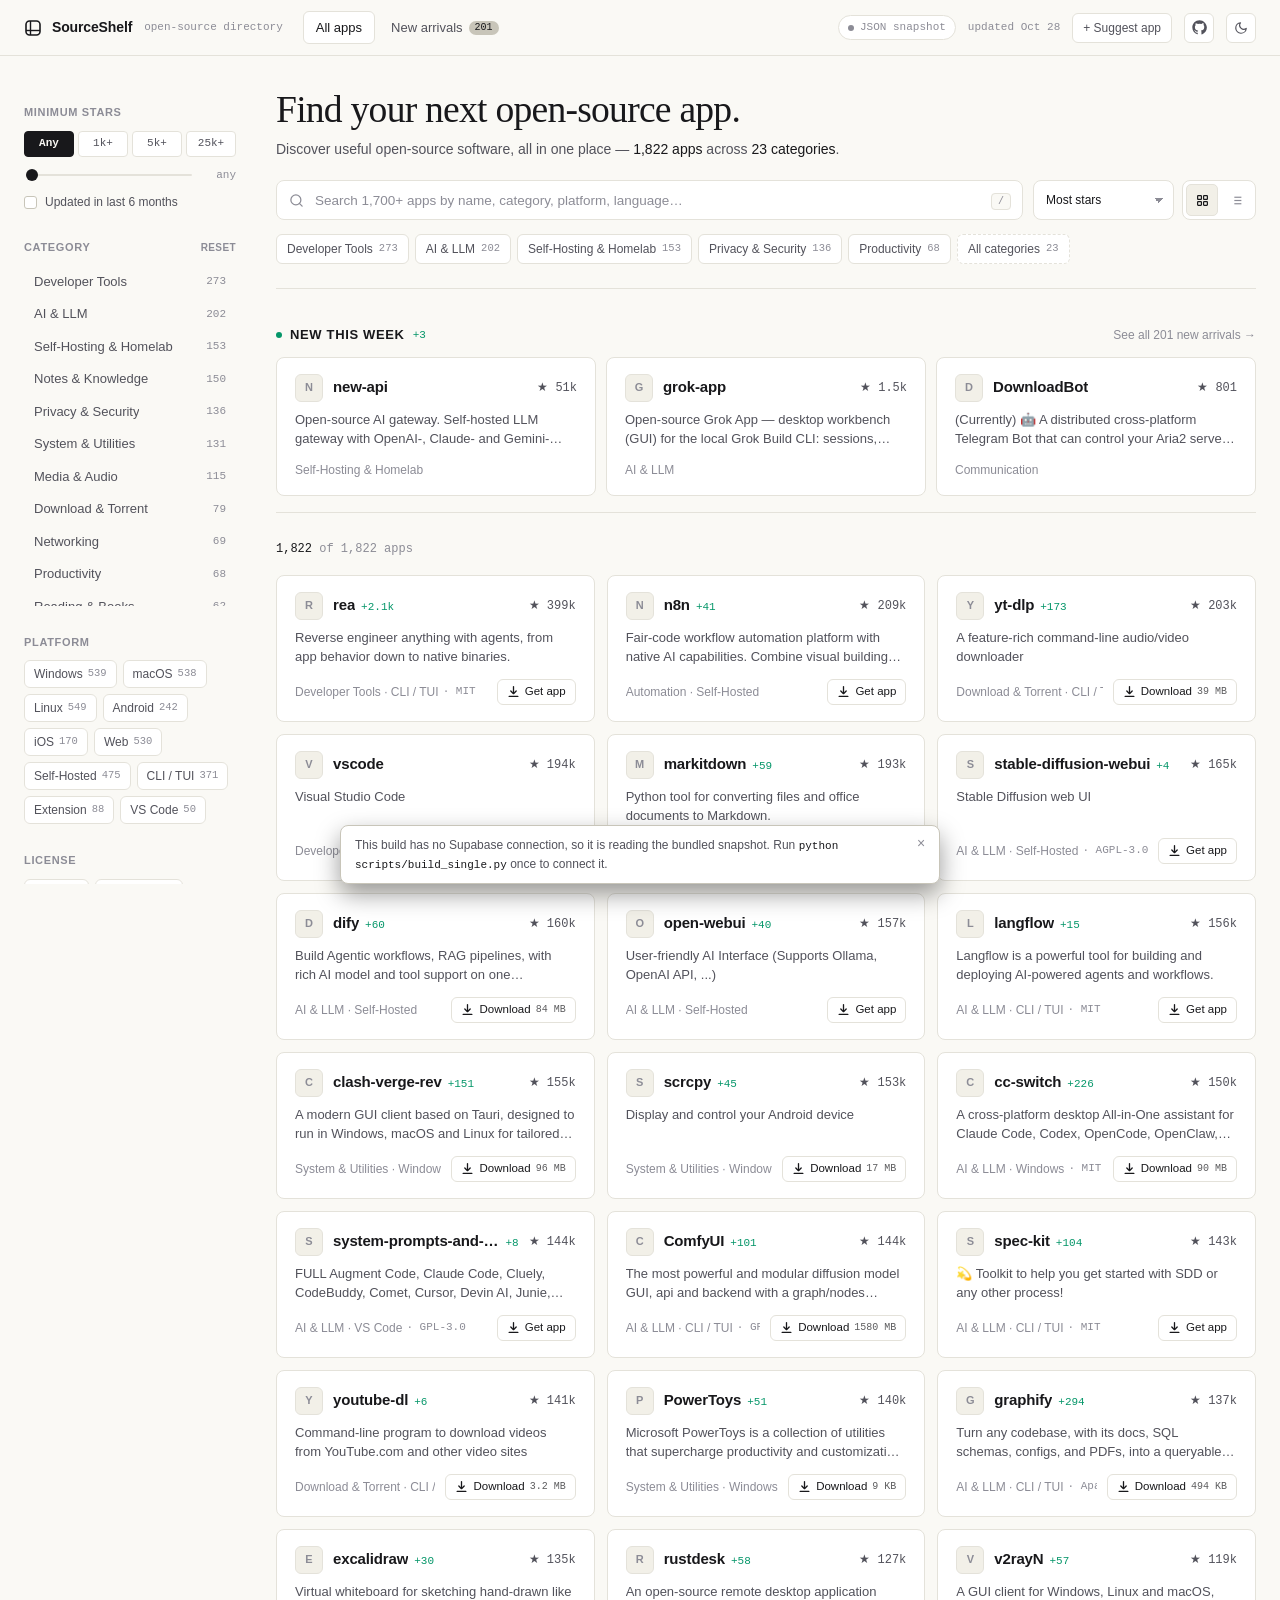
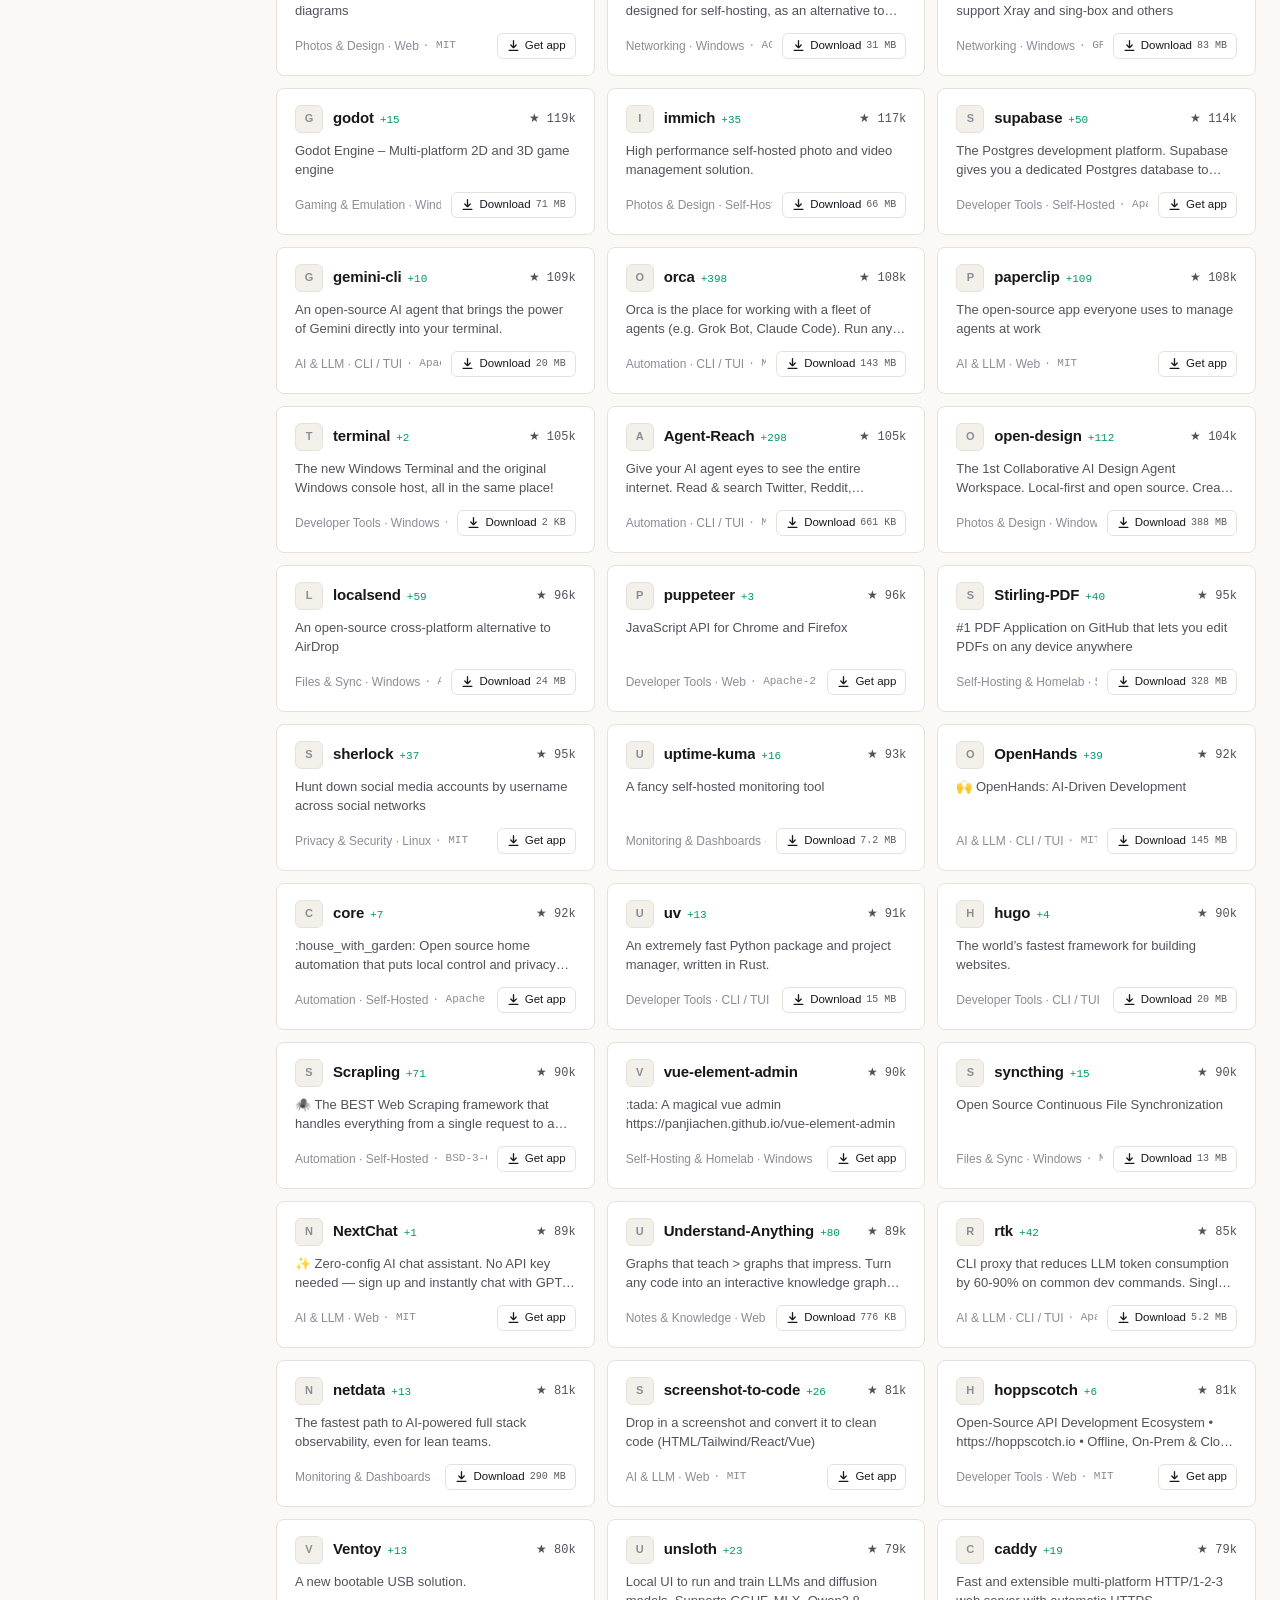
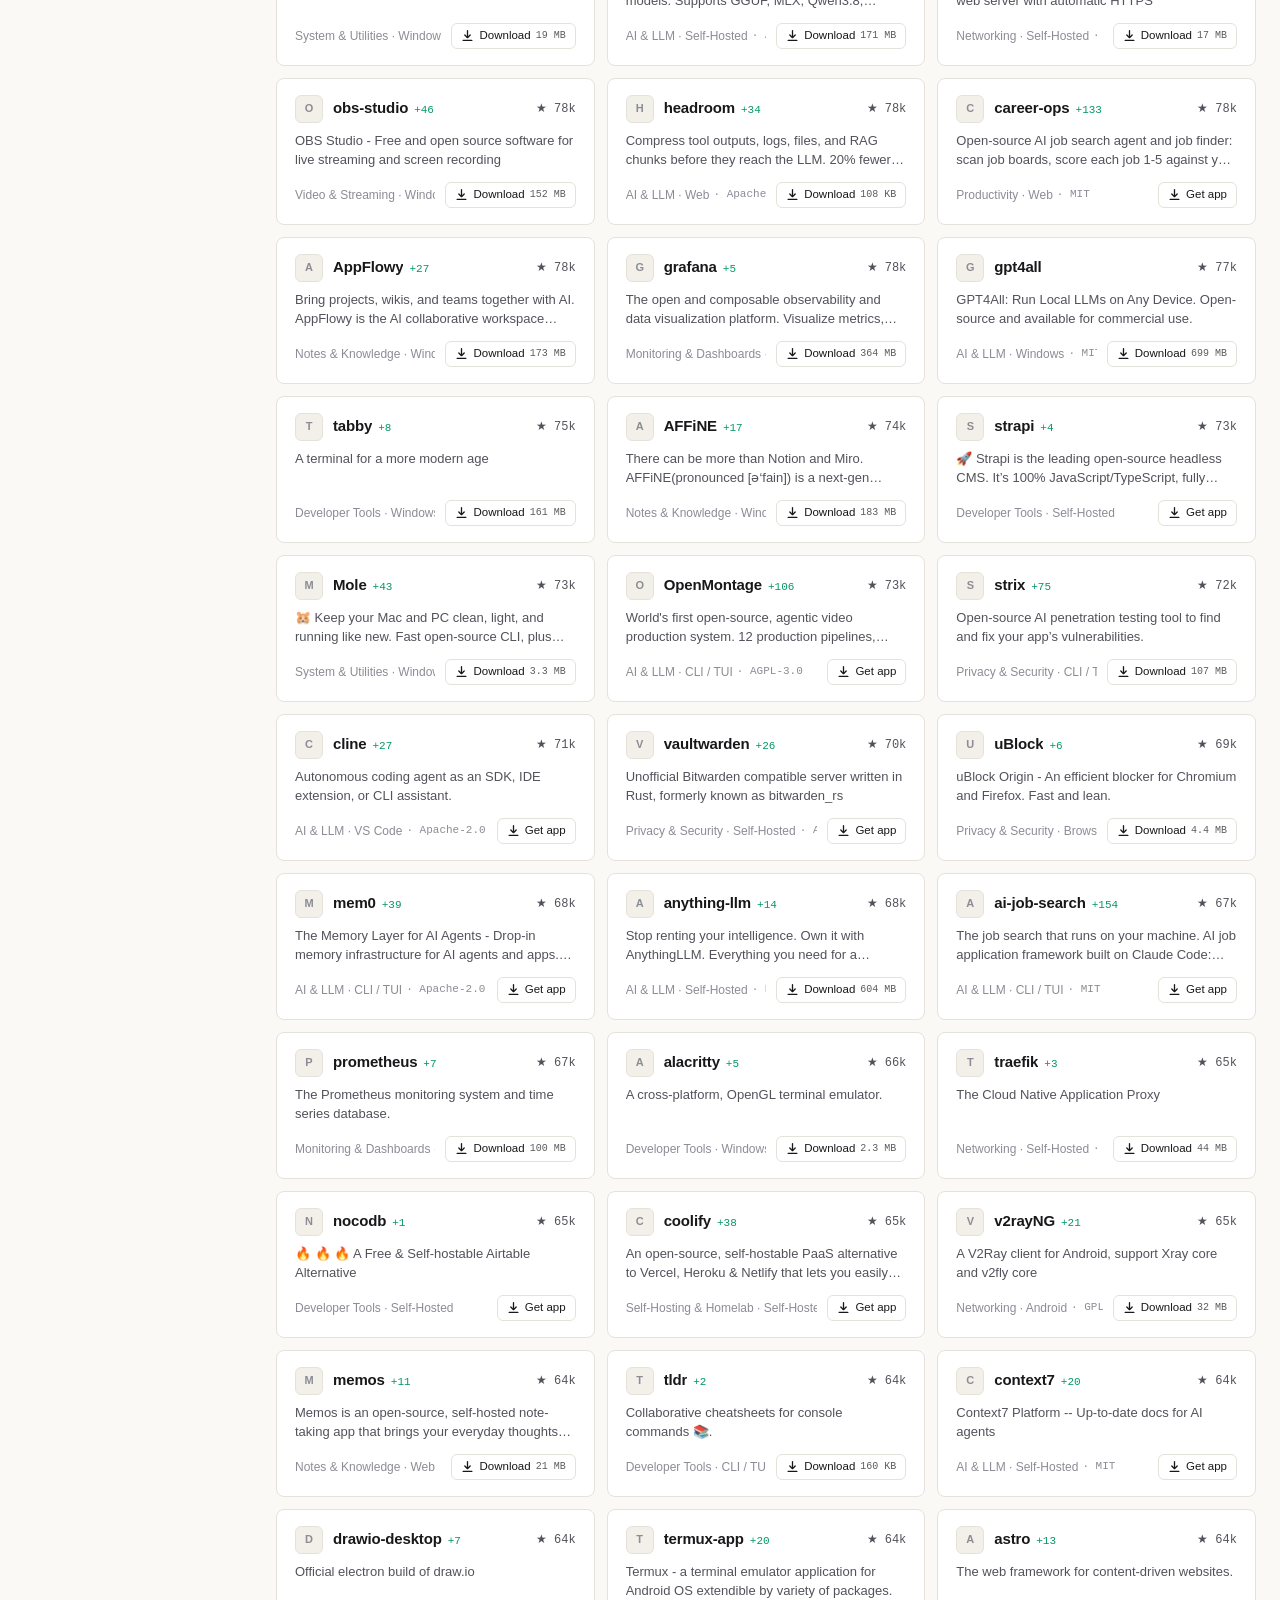
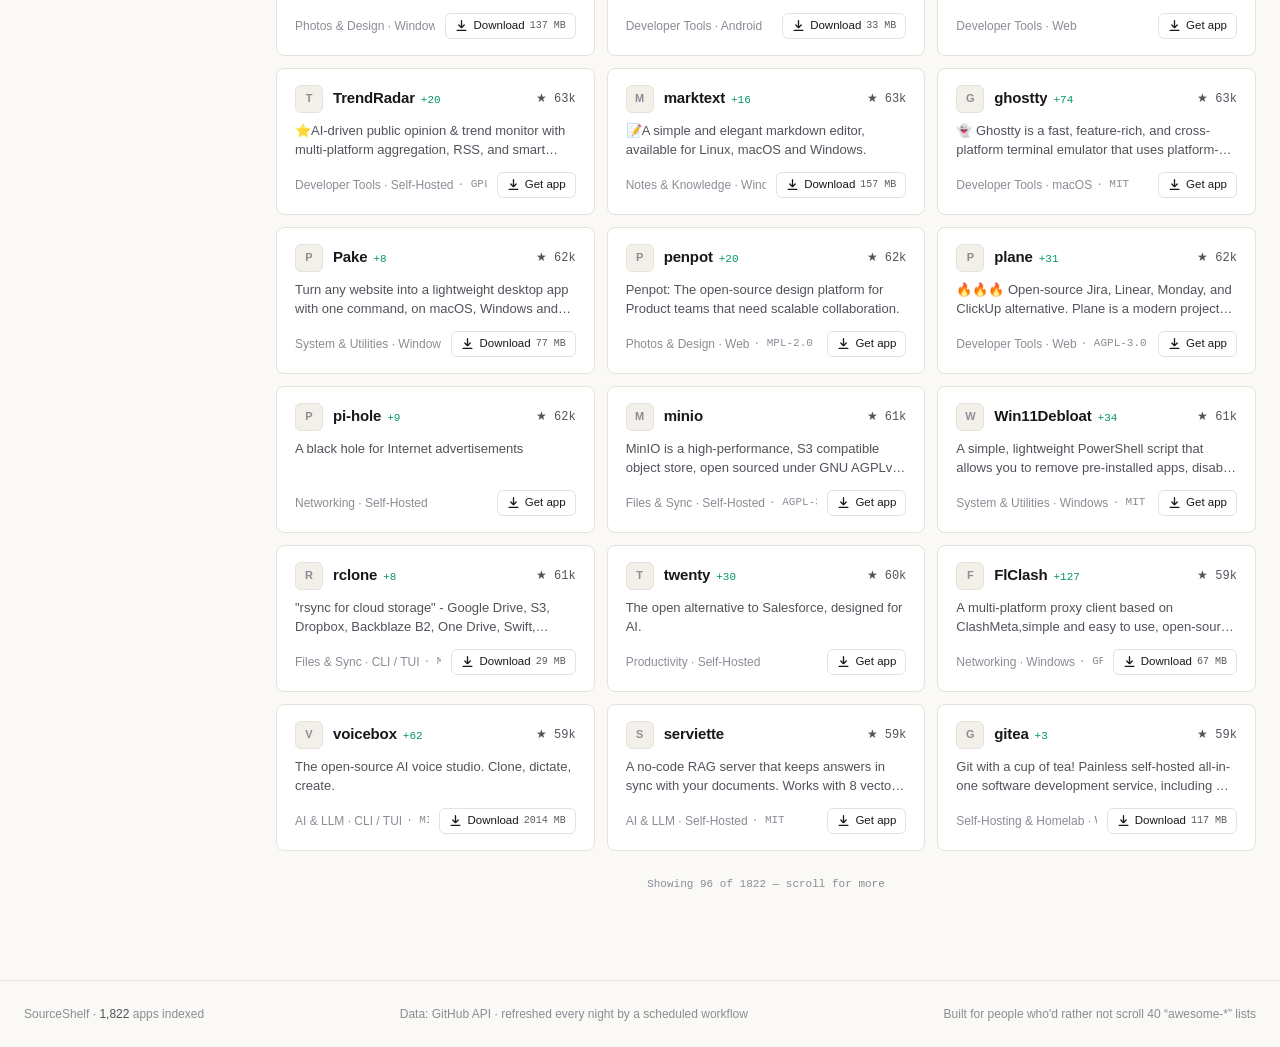
==== index.html @ 98ab8ecb "commit" ====
<!DOCTYPE html>
<html lang="en">
<head>
<meta charset="utf-8">
<meta name="viewport" content="width=device-width, initial-scale=1">
<title>SourceShelf — every open-source app on one shelf</title>
<meta name="description" content="SourceShelf — a fast, filterable shelf of popular open-source desktop, mobile, web and self-hosted apps. Crawled from GitHub every night, with direct download links.">
<meta http-equiv="Content-Security-Policy" content="default-src 'self'; script-src 'self' 'unsafe-inline'; style-src 'self' 'unsafe-inline' https://fonts.googleapis.com; font-src 'self' https://fonts.gstatic.com data:; img-src 'self' https://github.com https://avatars.githubusercontent.com data:; connect-src 'self' https://*.supabase.co https://api.github.com; base-uri 'none'; form-action 'none';">
<link rel="preconnect" href="https://fonts.googleapis.com">
<link rel="preconnect" href="https://fonts.gstatic.com" crossorigin>
<link href="https://fonts.googleapis.com/css2?family=Instrument+Serif:ital@0;1&family=JetBrains+Mono:wght@400;500;600&family=Plus+Jakarta+Sans:wght@400;500;600;700&display=swap" rel="stylesheet">
<script>
  (function() {
    try {
      var s = localStorage.getItem("sourceshelf.theme");
      var d = window.matchMedia && window.matchMedia("(prefers-color-scheme: dark)").matches;
      var t = s || (d ? "dark" : "light");
      document.documentElement.setAttribute("data-theme", t);
    } catch(e) {}
  })();
</script>
<link rel="stylesheet" href="assets/app.css">
<link rel="icon" href="data:image/svg+xml,<svg xmlns='http://www.w3.org/2000/svg' viewBox='0 0 32 32'><rect width='32' height='32' rx='7' fill='%230B0B0C'/><rect x='5' y='9' width='4.4' height='12' rx='1.4' fill='%2310B981'/><rect x='10.6' y='6' width='4.4' height='15' rx='1.4' fill='%23F4F4F5'/><rect x='16.2' y='11' width='4.4' height='10' rx='1.4' fill='%23A1A1AA'/><rect x='21.8' y='8' width='4.4' height='13' rx='1.4' fill='%2310B981' fill-opacity='.45'/><path d='M4 23h24' stroke='%2334343A' stroke-width='2.2' stroke-linecap='round'/></svg>">
</head>
<body>

<header class="top">
  <div class="top-in">
    <a class="brand" href="./" title="SourceShelf home">
      <svg class="brand-mark" width="18" height="18" viewBox="0 0 18 18" fill="none" aria-hidden="true">
        <rect x="2" y="2" width="14" height="14" rx="3.5" stroke="currentColor" stroke-width="1.6"/>
        <line x1="6.5" y1="2" x2="6.5" y2="16" stroke="currentColor" stroke-width="1.4"/>
        <line x1="2" y1="11.5" x2="16" y2="11.5" stroke="currentColor" stroke-width="1.4"/>
      </svg>
      <span class="brand-name">SourceShelf</span>
      <span class="brand-sub">open-source directory</span>
    </a>

    <nav class="top-nav">
      <button class="navbtn on" id="nav-all" data-view="all">All apps</button>
      <button class="navbtn" id="nav-new" data-view="new">New arrivals<span class="navbadge" id="nav-badge" hidden>0</span></button>
    </nav>

    <div class="top-meta">
      <span class="live-pill" id="data-source" title="Where this page is reading apps from">
        <i></i><span>checking storage…</span>
      </span>
      <span id="updated"></span>

      <button class="btn-suggest" id="nav-suggest" type="button" title="Suggest an open-source app to add">+ Suggest app</button>

      <a class="icon-link" href="https://github.com/storm201/sourceshelf" target="_blank" rel="noopener" aria-label="GitHub repository" title="View SourceShelf on GitHub">
        <svg width="15" height="15" viewBox="0 0 24 24" fill="currentColor">
          <path d="M12 .5C5.7.5.5 5.7.5 12c0 5.1 3.3 9.4 7.9 10.9.6.1.8-.2.8-.6v-2c-3.2.7-3.9-1.5-3.9-1.5-.5-1.3-1.3-1.7-1.3-1.7-1-.7.1-.7.1-.7 1.1.1 1.7 1.2 1.7 1.2 1 1.7 2.7 1.2 3.4.9.1-.7.4-1.2.7-1.5-2.6-.3-5.3-1.3-5.3-5.7 0-1.3.5-2.3 1.2-3.1-.1-.3-.5-1.5.1-3.1 0 0 1-.3 3.3 1.2a11.5 11.5 0 016 0C17.3 4.7 18.3 5 18.3 5c.6 1.6.2 2.8.1 3.1.8.8 1.2 1.8 1.2 3.1 0 4.4-2.7 5.4-5.3 5.7.4.4.8 1.1.8 2.2v3.3c0 .4.2.7.8.6 4.6-1.5 7.9-5.8 7.9-10.9C23.5 5.7 18.3.5 12 .5z"/>
        </svg>
      </a>

      <button class="theme-toggle" id="theme-toggle" aria-label="Toggle light or dark theme" title="Toggle theme">
        <svg class="sun-icon" width="14" height="14" viewBox="0 0 24 24" fill="none" stroke="currentColor" stroke-width="2" stroke-linecap="round" stroke-linejoin="round">
          <circle cx="12" cy="12" r="4"/><path d="M12 2v2M12 20v2M4.93 4.93l1.41 1.41M17.66 17.66l1.41 1.41M2 12h2M20 12h2M6.34 17.66l-1.41 1.41M19.07 4.93l-1.41 1.41"/>
        </svg>
        <svg class="moon-icon" width="14" height="14" viewBox="0 0 24 24" fill="none" stroke="currentColor" stroke-width="2" stroke-linecap="round" stroke-linejoin="round">
          <path d="M21 12.79A9 9 0 1 1 11.21 3 7 7 0 0 0 21 12.79z"/>
        </svg>
      </button>
    </div>

    <button class="icon-btn" id="menu" aria-label="Filters">
      <svg width="15" height="15" viewBox="0 0 24 24" fill="none" stroke="currentColor" stroke-width="2"><path d="M4 6h16M7 12h10M10 18h4"/></svg>
    </button>
  </div>
</header>

<div class="shell">
  <!-- ------------------------------------------------------- sidebar -->
  <aside class="side" id="side">
    <div class="fgroup">
      <h3>Minimum stars</h3>
      <div class="star-pills" id="star-pills">
        <button type="button" class="star-pill on" data-stars="0">Any</button>
        <button type="button" class="star-pill" data-stars="1000">1k+</button>
        <button type="button" class="star-pill" data-stars="5000">5k+</button>
        <button type="button" class="star-pill" data-stars="25000">25k+</button>
      </div>
      <div class="range-row">
        <input type="range" id="star-range" min="0" max="50000" step="500" value="0" aria-label="Minimum stars slider">
        <span class="stars-val" id="stars-val">any</span>
      </div>
      <label class="chk" style="margin-top:10px"><input type="checkbox" id="recent">
        <span>Updated in last 6 months</span></label>
    </div>

    <div class="fgroup">
      <h3>Category <button type="button" data-clear="cat">reset</button></h3>
      <div class="f-cats" id="f-cats"></div>
    </div>

    <div class="fgroup">
      <h3>Platform</h3>
      <div class="pill-group" id="f-plats"></div>
    </div>

    <div class="fgroup">
      <h3>License</h3>
      <div class="pill-group" id="f-lics"></div>
    </div>

    <div class="fgroup side-note">
      Data crawled from the public GitHub API. Every project listed is free and
      open source — check its license before redistributing.
    </div>
  </aside>

  <!-- ---------------------------------------------------------- main -->
  <main class="main">
    <div class="hero">
      <div class="hero-text">
        <h1 id="hero-title">Find your next open-source app.</h1>
        <p id="hero-sub">Discover useful open-source software, all in one place.</p>
      </div>

      <div class="search-row">
        <div class="search-wrap" id="qwrap">
          <span class="search-ico" aria-hidden="true">
            <svg width="15" height="15" viewBox="0 0 24 24" fill="none" stroke="currentColor" stroke-width="2" stroke-linecap="round" stroke-linejoin="round">
              <circle cx="11" cy="11" r="8"></circle><line x1="21" y1="21" x2="16.65" y2="16.65"></line>
            </svg>
          </span>
          <input id="q" class="search" type="search" placeholder="Search 1,700+ apps by name, category, platform, language…" autocomplete="off" spellcheck="false" aria-label="Search apps">
          <span class="kbd"><kbd>/</kbd></span>
          <button class="search-clear" id="qclear" aria-label="Clear search">×</button>
        </div>

        <div class="search-controls">
          <select class="select sort-select" id="sort" aria-label="Sort by">
            <option value="stars">Most stars</option>
            <option value="added">Newest additions</option>
            <option value="gain">Biggest gain today</option>
            <option value="trending">Trending</option>
            <option value="recent">Recently updated</option>
            <option value="new">Newest projects</option>
            <option value="forks">Most forks</option>
            <option value="az">A → Z</option>
          </select>

          <div class="layout-toggle" role="group" aria-label="Layout view">
            <button type="button" class="layout-btn on" id="view-grid" title="Grid view" aria-label="Grid view">
              <svg width="13" height="13" viewBox="0 0 24 24" fill="none" stroke="currentColor" stroke-width="2.2"><rect x="3" y="3" width="7" height="7" rx="1"/><rect x="14" y="3" width="7" height="7" rx="1"/><rect x="14" y="14" width="7" height="7" rx="1"/><rect x="3" y="14" width="7" height="7" rx="1"/></svg>
            </button>
            <button type="button" class="layout-btn" id="view-list" title="List view" aria-label="List view">
              <svg width="13" height="13" viewBox="0 0 24 24" fill="none" stroke="currentColor" stroke-width="2.2"><line x1="8" y1="6" x2="21" y2="6"/><line x1="8" y1="12" x2="21" y2="12"/><line x1="8" y1="18" x2="21" y2="18"/><line x1="3" y1="6" x2="3.01" y2="6"/><line x1="3" y1="12" x2="3.01" y2="12"/><line x1="3" y1="18" x2="3.01" y2="18"/></svg>
            </button>
          </div>
        </div>
      </div>

      <div id="tiles-wrap">
        <div class="tiles" id="tiles"></div>
      </div>
    </div>

    <!-- ============ daily new arrivals (fed by the automation) ============ -->
    <section id="newstrip" class="newstrip" hidden aria-labelledby="newstrip-t">
      <div class="ns-head">
        <div class="ns-title">
          <span class="ns-dot"></span>
          <h2 id="newstrip-t">Added today</h2>
          <span class="ns-count" id="ns-count"></span>
        </div>
        <button class="ns-more" id="ns-more">See all new arrivals →</button>
      </div>
      <div class="ns-rail" id="ns-rail"></div>
    </section>

    <!-- ============ full grouped-by-day view ============ -->
    <section id="newview" class="newview" hidden aria-labelledby="newview-t">
      <div class="nv-head">
        <h2 id="newview-t">New arrivals</h2>
        <p id="newview-sub"></p>
      </div>
      <div id="newview-body"></div>
    </section>

    <div class="toolbar">
      <span class="result-count" id="count"></span>
      <div class="active-bar" id="active"></div>
    </div>

    <div class="grid g3" id="grid"></div>
    <div class="sentinel" id="sentinel"></div>
    <div class="loading-more" id="load-note"></div>
  </main>
</div>

<footer class="foot">
  <span>SourceShelf · <b id="total">0</b> apps indexed</span>
  <span>Data: GitHub API · refreshed every night by a scheduled workflow</span>
  <span>Built for people who'd rather not scroll 40 “awesome-*” lists</span>
</footer>

<!-- one-line hint, only shown when the build has no database connection -->
<div class="build-hint" id="build-hint" hidden>
  This build has no Supabase connection, so it is reading the bundled snapshot.
  Run <code>python scripts/build_single.py</code> once to connect it.
  <button id="build-hint-x" aria-label="Dismiss">×</button>
</div>

<!-- dialog: App details -->
<div class="scrim" id="scrim"></div>
<div class="drawer" id="drawer" role="dialog" aria-label="App details">
  <div class="drawer-h" id="drawer-head"></div>
  <div class="drawer-b" id="drawer-body"></div>
</div>
<div class="scrim" id="scrim-side" style="z-index:94"></div>

<!-- dialog: Suggest modal -->
<div class="scrim" id="scrim-suggest" style="z-index:98"></div>
<div class="modal" id="modal-suggest" role="dialog" aria-modal="true" aria-labelledby="modal-suggest-title" hidden>
  <div class="modal-card">
    <div class="modal-h">
      <div>
        <h2 id="modal-suggest-title" class="modal-title">Suggest an open-source app</h2>
        <p class="modal-sub">Paste any GitHub repo to preview and submit it for indexing.</p>
      </div>
      <button class="modal-close" id="modal-suggest-close" aria-label="Close dialog">×</button>
    </div>
    <div class="modal-b">
      <div class="field">
        <label for="suggest-repo">GitHub Repository</label>
        <div class="input-wrap">
          <input type="text" id="suggest-repo" placeholder="e.g. zed-industries/zed or https://github.com/..." autocomplete="off" spellcheck="false">
          <span class="input-spinner" id="suggest-spinner" hidden></span>
        </div>
        <span class="field-hint" id="suggest-hint">Enter owner/repo or full GitHub URL</span>
      </div>

      <div class="field">
        <label for="suggest-cat">Primary Category</label>
        <select id="suggest-cat" class="select select-full">
          <option value="AI & LLM">AI & LLM</option>
          <option value="Developer Tools">Developer Tools</option>
          <option value="Privacy & Security">Privacy & Security</option>
          <option value="Notes & Knowledge">Notes & Knowledge</option>
          <option value="Productivity">Productivity</option>
          <option value="Media & Audio">Media & Audio</option>
          <option value="Video & Streaming">Video & Streaming</option>
          <option value="Photos & Design">Photos & Design</option>
          <option value="Files & Sync">Files & Sync</option>
          <option value="Communication">Communication</option>
          <option value="Self-Hosting & Homelab">Self-Hosting & Homelab</option>
          <option value="Automation">Automation</option>
          <option value="Networking">Networking</option>
          <option value="System & Utilities">System & Utilities</option>
          <option value="Reading & Books">Reading & Books</option>
          <option value="Health & Fitness">Health & Fitness</option>
          <option value="Finance">Finance</option>
          <option value="Education">Education</option>
          <option value="Gaming & Emulation">Gaming & Emulation</option>
          <option value="Download & Torrent">Download & Torrent</option>
          <option value="Maps & Travel">Maps & Travel</option>
          <option value="Monitoring & Dashboards">Monitoring & Dashboards</option>
          <option value="Other">Other</option>
        </select>
      </div>

      <div class="field">
        <label for="suggest-note">Why should it be added? (optional)</label>
        <input type="text" id="suggest-note" placeholder="Lightweight, fast, great alternative to..." autocomplete="off">
      </div>

      <div class="suggest-preview-wrap" id="suggest-preview-wrap" hidden>
        <span class="preview-label">Live Preview:</span>
        <div id="suggest-preview"></div>
      </div>
    </div>
    <div class="modal-f">
      <button class="btn btn-ghost" id="modal-suggest-cancel" type="button">Cancel</button>
      <button class="btn btn-primary" id="modal-suggest-submit" type="button" disabled>
        <svg width="15" height="15" viewBox="0 0 24 24" fill="currentColor"><path d="M12 .5C5.7.5.5 5.7.5 12c0 5.1 3.3 9.4 7.9 10.9.6.1.8-.2.8-.6v-2c-3.2.7-3.9-1.5-3.9-1.5-.5-1.3-1.3-1.7-1.3-1.7-1-.7.1-.7.1-.7 1.1.1 1.7 1.2 1.7 1.2 1 1.7 2.7 1.2 3.4.9.1-.7.4-1.2.7-1.5-2.6-.3-5.3-1.3-5.3-5.7 0-1.3.5-2.3 1.2-3.1-.1-.3-.5-1.5.1-3.1 0 0 1-.3 3.3 1.2a11.5 11.5 0 016 0C17.3 4.7 18.3 5 18.3 5c.6 1.6.2 2.8.1 3.1.8.8 1.2 1.8 1.2 3.1 0 4.4-2.7 5.4-5.3 5.7.4.4.8 1.1.8 2.2v3.3c0 .4.2.7.8.6 4.6-1.5 7.9-5.8 7.9-10.9C23.5 5.7 18.3.5 12 .5z"/></svg>
        Submit on GitHub
      </button>
    </div>
  </div>
</div>

<script src="data/config.js"></script>
<script src="data/apps.js"></script>
<script src="assets/app.js"></script>
</body>
</html>
---- assets/app.css ----
/* ============================================================
   SOURCESHELF — styles
   Minimal, High-Craft Open-Source Directory
   Dual Theme (Matte Dark Mode & Archival Paper Light Mode)
   ============================================================ */

:root {
  /* Typography */
  --font-serif: 'Instrument Serif', Georgia, 'Times New Roman', serif;
  --font-sans: 'Plus Jakarta Sans', -apple-system, BlinkMacSystemFont, "Segoe UI", Roboto, "Helvetica Neue", Arial, sans-serif;
  --font-mono: 'JetBrains Mono', ui-monospace, "SF Mono", "Cascadia Code", Menlo, Consolas, monospace;

  /* Matte Dark Mode (Default) */
  --bg: #0B0B0C;
  --surface: #121214;
  --surface-hover: #18181B;
  --border: #232327;
  --border-strong: #34343A;
  --text-primary: #F4F4F5;
  --text-secondary: #A1A1AA;
  --text-muted: #63636B;
  --accent-gain: #10B981; /* Used sparingly for +stars today */

  /* Compatibility & Semantic Aliases */
  --accent: var(--accent-gain);
  --accent-hover: #059669;
  --accent-text: #0B0B0C;
  --text: var(--text-primary);
  --muted: var(--text-secondary);
  --dim: var(--text-muted);
  --line: var(--border);
  --line-soft: var(--border);
  --panel: var(--surface);
  --panel-2: var(--surface-hover);
  --sans: var(--font-sans);
  --mono: var(--font-mono);
  --warn: #F59E0B;
  --danger: #EF4444;

  --radius: 8px;
  --radius-sm: 6px;
  --radius-pill: 9999px;
  --transition: 120ms ease;
  --scrim: rgba(0, 0, 0, 0.72);
}

[data-theme="light"] {
  /* Archival Paper Light Mode */
  --bg: #FAF9F5;
  --surface: #FFFFFF;
  --surface-hover: #F2F0E8;
  --border: #E4E2DA;
  --border-strong: #C8C5B9;
  --text-primary: #18181B;
  --text-secondary: #52525B;
  --text-muted: #8C8C96;
  --accent-gain: #059669;

  --accent: var(--accent-gain);
  --accent-hover: #047857;
  --accent-text: #FAF9F5;
  --text: var(--text-primary);
  --muted: var(--text-secondary);
  --dim: var(--text-muted);
  --line: var(--border);
  --line-soft: var(--border);
  --panel: var(--surface);
  --panel-2: var(--surface-hover);
  --warn: #D97706;
  --danger: #DC2626;
  --scrim: rgba(0, 0, 0, 0.55);
}

/* ============================================================ reset & base */

*, *::before, *::after {
  box-sizing: border-box;
}

html {
  color-scheme: dark light;
  scroll-behavior: smooth;
}

body {
  margin: 0;
  background-color: var(--bg);
  color: var(--text-primary);
  font-family: var(--font-sans);
  font-size: 13px;
  line-height: 1.5;
  -webkit-font-smoothing: antialiased;
  -moz-osx-font-smoothing: grayscale;
  text-rendering: optimizeLegibility;
}

a {
  color: inherit;
  text-decoration: none;
}

button {
  font: inherit;
  color: inherit;
  cursor: pointer;
  background: none;
  border: 0;
  padding: 0;
}

input, select, textarea {
  font: inherit;
  color: inherit;
}

:focus-visible {
  outline: 2px solid var(--text-primary);
  outline-offset: 2px;
}

::selection {
  background: var(--border-strong);
  color: var(--text-primary);
}

/* Tabular numbers for numerical scanning */
.card-stars,
.card-gain,
.stars-val,
.result-count,
.meta-cell .val,
.fitem .c,
.pill-tag .c,
.star-pill,
.live-pill,
.navbadge,
.ns-count,
.card-lic {
  font-family: var(--font-mono);
  font-variant-numeric: tabular-nums;
  font-feature-settings: "tnum";
}

/* Scrollbars */
* {
  scrollbar-width: thin;
  scrollbar-color: var(--border) transparent;
}
*::-webkit-scrollbar {
  width: 6px;
  height: 6px;
}
*::-webkit-scrollbar-track {
  background: transparent;
}
*::-webkit-scrollbar-thumb {
  background: var(--border);
  border-radius: 9999px;
}
*::-webkit-scrollbar-thumb:hover {
  background: var(--border-strong);
}

/* ============================================================ 1. Top Header */

.top {
  position: sticky;
  top: 0;
  z-index: 50;
  height: 56px;
  background-color: var(--bg);
  border-bottom: 1px solid var(--border);
}

.top-in {
  max-width: 1360px;
  margin: 0 auto;
  padding: 0 24px;
  height: 100%;
  display: flex;
  align-items: center;
  gap: 20px;
}

.brand {
  display: flex;
  align-items: center;
  gap: 10px;
  flex-shrink: 0;
  transition: opacity var(--transition);
}
.brand:hover {
  opacity: 0.85;
}

.brand-mark {
  width: 18px;
  height: 18px;
  color: var(--text-primary);
  flex-shrink: 0;
}

.brand-name {
  font-size: 14px;
  font-weight: 600;
  letter-spacing: -0.01em;
  color: var(--text-primary);
}

.brand-sub {
  font-family: var(--font-mono);
  font-size: 11px;
  color: var(--text-muted);
  margin-left: 2px;
}

.top-nav {
  display: flex;
  align-items: center;
  gap: 4px;
}

.navbtn {
  font-size: 13px;
  font-weight: 500;
  color: var(--text-secondary);
  padding: 6px 12px;
  border-radius: var(--radius-sm);
  display: inline-flex;
  align-items: center;
  gap: 6px;
  transition: color var(--transition), background-color var(--transition);
}
.navbtn:hover {
  color: var(--text-primary);
  background-color: var(--surface-hover);
}
.navbtn.on {
  color: var(--text-primary);
  background-color: var(--surface);
  border: 1px solid var(--border);
}

.navbadge {
  font-size: 10px;
  padding: 1px 6px;
  border-radius: var(--radius-pill);
  background: var(--border-strong);
  color: var(--text-primary);
  line-height: 1.2;
}

.top-meta {
  margin-left: auto;
  display: flex;
  align-items: center;
  gap: 12px;
  flex-shrink: 0;
}

.live-pill {
  display: inline-flex;
  align-items: center;
  gap: 6px;
  font-size: 11px;
  color: var(--text-muted);
  border: 1px solid var(--border);
  background: var(--surface);
  border-radius: var(--radius-pill);
  padding: 3px 9px;
  white-space: nowrap;
}
.live-pill i {
  width: 6px;
  height: 6px;
  border-radius: 50%;
  background-color: var(--text-muted);
  flex-shrink: 0;
}
.live-pill[data-kind="live"] i {
  background-color: var(--accent-gain);
}
.live-pill[data-kind="live"] {
  color: var(--text-secondary);
}
.live-pill[data-kind="warn"] i {
  background-color: var(--warn);
}

#updated {
  font-family: var(--font-mono);
  font-size: 11px;
  color: var(--text-muted);
  white-space: nowrap;
}

.btn-suggest {
  height: 30px;
  padding: 0 10px;
  font-size: 12px;
  font-weight: 500;
  color: var(--text-secondary);
  border: 1px solid var(--border);
  border-radius: var(--radius-sm);
  background: var(--surface);
  display: inline-flex;
  align-items: center;
  justify-content: center;
  transition: background-color var(--transition), color var(--transition), border-color var(--transition);
}
.btn-suggest:hover {
  background: var(--surface-hover);
  color: var(--text-primary);
  border-color: var(--border-strong);
}

.icon-link, .theme-toggle {
  width: 30px;
  height: 30px;
  border-radius: var(--radius-sm);
  border: 1px solid var(--border);
  background: var(--surface);
  color: var(--text-secondary);
  display: grid;
  place-items: center;
  transition: background-color var(--transition), color var(--transition), border-color var(--transition);
}
.icon-link:hover, .theme-toggle:hover {
  background: var(--surface-hover);
  color: var(--text-primary);
  border-color: var(--border-strong);
}

.theme-toggle .sun-icon { display: block; }
.theme-toggle .moon-icon { display: none; }
[data-theme="light"] .theme-toggle .sun-icon { display: none; }
[data-theme="light"] .theme-toggle .moon-icon { display: block; }

.icon-btn {
  display: none;
  width: 32px;
  height: 32px;
  border-radius: var(--radius-sm);
  border: 1px solid var(--border);
  background: var(--surface);
  color: var(--text-secondary);
  place-items: center;
}
.icon-btn:hover {
  color: var(--text-primary);
  border-color: var(--border-strong);
}

/* ============================================================ layout shell */

.shell {
  max-width: 1360px;
  margin: 0 auto;
  padding: 0 24px;
  display: grid;
  grid-template-columns: 220px minmax(0, 1fr);
  gap: 32px;
  align-items: start;
}

/* ============================================================ 3. Minimal Left Sidebar */

.side {
  position: sticky;
  top: 80px;
  max-height: calc(100vh - 96px);
  overflow-y: auto;
  padding: 24px 8px 48px 0;
  display: flex;
  flex-direction: column;
  gap: 28px;
}

.fgroup {
  display: flex;
  flex-direction: column;
}

.fgroup h3 {
  font-family: var(--font-sans);
  font-size: 11px;
  font-weight: 600;
  text-transform: uppercase;
  letter-spacing: 0.06em;
  color: var(--text-muted);
  margin: 0 0 10px 0;
  display: flex;
  align-items: center;
  justify-content: space-between;
}

.fgroup h3 button {
  font-size: 10px;
  text-transform: uppercase;
  letter-spacing: 0.04em;
  color: var(--text-muted);
  transition: color var(--transition);
}
.fgroup h3 button:hover {
  color: var(--text-primary);
}

/* Star segmented pills control */
.star-pills {
  display: grid;
  grid-template-columns: repeat(4, 1fr);
  gap: 4px;
  margin-bottom: 10px;
}

.star-pill {
  height: 26px;
  font-size: 11px;
  color: var(--text-secondary);
  background: var(--surface);
  border: 1px solid var(--border);
  border-radius: 4px;
  display: flex;
  align-items: center;
  justify-content: center;
  transition: all var(--transition);
}
.star-pill:hover {
  color: var(--text-primary);
  border-color: var(--border-strong);
}
.star-pill.on {
  background: var(--text-primary);
  color: var(--bg);
  border-color: var(--text-primary);
  font-weight: 600;
}

.range-row {
  display: flex;
  align-items: center;
  gap: 10px;
}

input[type="range"] {
  -webkit-appearance: none;
  appearance: none;
  flex: 1;
  height: 2px;
  background: var(--border);
  outline: none;
  border-radius: 9999px;
}
input[type="range"]::-webkit-slider-thumb {
  -webkit-appearance: none;
  width: 12px;
  height: 12px;
  border-radius: 50%;
  background: var(--text-primary);
  cursor: pointer;
  border: none;
  transition: background-color var(--transition);
}
input[type="range"]::-moz-range-thumb {
  width: 12px;
  height: 12px;
  border-radius: 50%;
  background: var(--text-primary);
  cursor: pointer;
  border: none;
}

.stars-val {
  font-size: 11px;
  color: var(--text-muted);
  min-width: 32px;
  text-align: right;
}

.chk {
  display: flex;
  align-items: center;
  gap: 8px;
  font-size: 12px;
  color: var(--text-secondary);
  cursor: pointer;
  user-select: none;
}
.chk:hover {
  color: var(--text-primary);
}
.chk input {
  -webkit-appearance: none;
  appearance: none;
  width: 13px;
  height: 13px;
  border: 1px solid var(--border-strong);
  border-radius: 3px;
  background: var(--surface);
  cursor: pointer;
  position: relative;
  margin: 0;
}
.chk input:checked {
  background: var(--text-primary);
  border-color: var(--text-primary);
}
.chk input:checked::after {
  content: "";
  position: absolute;
  inset: 1px 1px 2px 1px;
  border: solid var(--bg);
  border-width: 0 0 2px 2px;
  transform: rotate(-45deg);
}

/* Category Vertical List */
.f-cats {
  max-height: 340px;
  overflow-y: auto;
  display: flex;
  flex-direction: column;
  gap: 1px;
  margin-right: -4px;
  padding-right: 4px;
}

.fitem {
  width: 100%;
  display: flex;
  align-items: center;
  justify-content: space-between;
  padding: 6px 10px;
  border-radius: 6px;
  font-size: 13px;
  color: var(--text-secondary);
  text-align: left;
  transition: background-color var(--transition), color var(--transition);
}
.fitem:hover {
  background-color: var(--surface-hover);
  color: var(--text-primary);
}
.fitem.on {
  background-color: var(--surface-hover);
  color: var(--text-primary);
  font-weight: 500;
}
.fitem .t {
  overflow: hidden;
  text-overflow: ellipsis;
  white-space: nowrap;
}
.fitem .c {
  font-size: 11px;
  color: var(--text-muted);
  margin-left: 8px;
  flex-shrink: 0;
}
.fitem.on .c {
  color: var(--text-secondary);
}

/* Platform & License Pill Tags */
.pill-group {
  display: flex;
  flex-wrap: wrap;
  gap: 6px;
}

.pill-tag {
  display: inline-flex;
  align-items: center;
  gap: 5px;
  padding: 4px 9px;
  font-size: 12px;
  color: var(--text-secondary);
  background: var(--surface);
  border: 1px solid var(--border);
  border-radius: 6px;
  transition: all var(--transition);
}
.pill-tag:hover {
  border-color: var(--border-strong);
  color: var(--text-primary);
}
.pill-tag.on {
  background: var(--text-primary);
  color: var(--bg);
  border-color: var(--text-primary);
  font-weight: 500;
}
.pill-tag .c {
  font-size: 10.5px;
  color: var(--text-muted);
}
.pill-tag.on .c {
  color: var(--bg);
  opacity: 0.8;
}

.side-note {
  font-size: 11px;
  line-height: 1.5;
  color: var(--text-muted);
  padding-top: 12px;
  border-top: 1px solid var(--border);
}

/* ============================================================ 2. Calm Landing Header */

.main {
  min-width: 0;
  padding: 24px 0 64px 0;
}

.hero {
  padding: 8px 0 24px 0;
  border-bottom: 1px solid var(--border);
  margin-bottom: 20px;
}

.hero-text {
  max-width: 720px;
  margin-bottom: 20px;
}

.hero h1 {
  font-family: var(--font-serif);
  font-size: clamp(1.85rem, 3vw, 2.35rem);
  font-weight: 400;
  letter-spacing: -0.02em;
  line-height: 1.15;
  color: var(--text-primary);
  margin: 0;
}

.hero p {
  font-size: 14px;
  color: var(--text-secondary);
  margin: 8px 0 0 0;
  line-height: 1.5;
}
.hero p b {
  color: var(--text-primary);
  font-weight: 500;
}

/* Unified Search & Control Row */
.search-row {
  display: flex;
  align-items: center;
  gap: 10px;
}

.search-wrap {
  position: relative;
  flex: 1;
  display: flex;
  align-items: center;
}

.search {
  width: 100%;
  height: 40px;
  background: var(--surface);
  border: 1px solid var(--border);
  border-radius: 8px;
  padding: 0 40px 0 38px;
  font-size: 13.5px;
  color: var(--text-primary);
  outline: none;
  transition: border-color var(--transition), background-color var(--transition);
}
.search::placeholder {
  color: var(--text-muted);
}
.search:focus {
  border-color: var(--border-strong);
  background: var(--surface-hover);
}
.search::-webkit-search-decoration,
.search::-webkit-search-cancel-button {
  display: none;
}

.search-ico {
  position: absolute;
  left: 13px;
  color: var(--text-muted);
  display: grid;
  place-items: center;
  pointer-events: none;
}

.kbd {
  position: absolute;
  right: 12px;
  pointer-events: none;
}
.kbd kbd {
  font-family: var(--font-mono);
  font-size: 10px;
  border: 1px solid var(--border);
  border-radius: 4px;
  padding: 2px 6px;
  color: var(--text-muted);
  background: var(--bg);
}

.search-clear {
  position: absolute;
  right: 10px;
  width: 22px;
  height: 22px;
  border-radius: 4px;
  display: none;
  place-items: center;
  color: var(--text-muted);
  font-size: 16px;
  line-height: 1;
  transition: color var(--transition), background-color var(--transition);
}
.search-clear:hover {
  color: var(--text-primary);
  background: var(--border);
}
.search-wrap.has-val .search-clear {
  display: grid;
}
.search-wrap.has-val .kbd {
  display: none;
}

.search-controls {
  display: flex;
  align-items: center;
  gap: 8px;
}

.sort-select {
  height: 40px;
  background: var(--surface);
  border: 1px solid var(--border);
  border-radius: 8px;
  padding: 0 28px 0 12px;
  font-size: 12px;
  color: var(--text-primary);
  cursor: pointer;
  outline: none;
  -webkit-appearance: none;
  appearance: none;
  background-image: linear-gradient(45deg, transparent 50%, var(--text-muted) 50%),
                    linear-gradient(135deg, var(--text-muted) 50%, transparent 50%);
  background-position: calc(100% - 14px) 52%, calc(100% - 9px) 52%;
  background-size: 5px 5px, 5px 5px;
  background-repeat: no-repeat;
  transition: border-color var(--transition);
}
.sort-select:hover {
  border-color: var(--border-strong);
}
.sort-select option {
  background: var(--surface);
  color: var(--text-primary);
}

/* Grid | List segmented layout toggle */
.layout-toggle {
  display: flex;
  height: 40px;
  border: 1px solid var(--border);
  border-radius: 8px;
  background: var(--surface);
  padding: 3px;
  gap: 2px;
}

.layout-btn {
  width: 32px;
  height: 32px;
  border-radius: 5px;
  display: grid;
  place-items: center;
  color: var(--text-muted);
  transition: all var(--transition);
}
.layout-btn:hover {
  color: var(--text-primary);
}
.layout-btn.on {
  background: var(--surface-hover);
  color: var(--text-primary);
  border: 1px solid var(--border);
}

/* Category Quick Tiles (Quiet) */
#tiles-wrap {
  margin-top: 14px;
}
.tiles {
  display: flex;
  flex-wrap: wrap;
  gap: 6px;
}
.tile {
  display: inline-flex;
  align-items: center;
  gap: 6px;
  padding: 5px 10px;
  background: var(--surface);
  border: 1px solid var(--border);
  border-radius: 6px;
  font-size: 12px;
  color: var(--text-secondary);
  transition: all var(--transition);
}
.tile:hover {
  border-color: var(--border-strong);
  color: var(--text-primary);
  background: var(--surface-hover);
}
.tile .ti {
  display: none;
}
.tile .t-name {
  font-weight: 500;
}
.tile .t-count {
  font-family: var(--font-mono);
  font-size: 10.5px;
  color: var(--text-muted);
}
.tile.tile-more {
  border-style: dashed;
}

/* ============================================================ Spotlight Sections */

.newstrip {
  margin-bottom: 24px;
  padding: 16px 0;
  border-bottom: 1px solid var(--border);
}
.ns-head {
  display: flex;
  align-items: center;
  justify-content: space-between;
  margin-bottom: 12px;
}
.ns-title {
  display: flex;
  align-items: center;
  gap: 8px;
}
.ns-title h2 {
  font-size: 13px;
  font-weight: 600;
  text-transform: uppercase;
  letter-spacing: 0.05em;
  color: var(--text-primary);
  margin: 0;
}
.ns-dot {
  width: 6px;
  height: 6px;
  border-radius: 50%;
  background: var(--accent-gain);
}
.ns-count {
  font-size: 11px;
  color: var(--accent-gain);
}
.ns-more {
  font-size: 12px;
  color: var(--text-muted);
  transition: color var(--transition);
}
.ns-more:hover {
  color: var(--text-primary);
}
.ns-rail {
  display: grid;
  grid-template-columns: repeat(auto-fill, minmax(280px, 1fr));
  gap: 10px;
}

/* Full new arrivals day view */
.newview {
  margin-bottom: 32px;
}
.nv-head {
  margin-bottom: 16px;
}
.nv-head h2 {
  font-family: var(--font-serif);
  font-size: 24px;
  font-weight: 400;
  margin: 0;
  color: var(--text-primary);
}
.nv-head p {
  margin: 6px 0 0 0;
  font-size: 13px;
  color: var(--text-muted);
}
.nv-day {
  margin-top: 24px;
}
.nv-day-h {
  display: flex;
  align-items: center;
  gap: 10px;
  margin-bottom: 12px;
  padding-bottom: 8px;
  border-bottom: 1px solid var(--border);
}
.nv-day-h h3 {
  font-size: 14px;
  font-weight: 600;
  margin: 0;
  color: var(--text-primary);
}
.nv-day-h .nv-d {
  font-family: var(--font-mono);
  font-size: 11px;
  color: var(--text-muted);
}
.nv-day-h .nv-n {
  margin-left: auto;
  font-family: var(--font-mono);
  font-size: 11px;
  color: var(--text-muted);
}
.nv-empty {
  padding: 40px 0;
  color: var(--text-muted);
  font-size: 13px;
  line-height: 1.6;
}
.nv-empty b {
  color: var(--text-primary);
  display: block;
  margin-bottom: 6px;
}

/* ============================================================ toolbar & active filters */

.toolbar {
  display: flex;
  align-items: center;
  justify-content: space-between;
  margin-bottom: 14px;
  min-height: 24px;
}
.result-count {
  font-size: 12px;
  color: var(--text-muted);
}
.result-count b {
  color: var(--text-primary);
  font-weight: 500;
}

.active-bar {
  display: none;
  align-items: center;
  gap: 6px;
  flex-wrap: wrap;
}
.active-bar.show {
  display: flex;
}
.active-bar .lbl {
  font-size: 10px;
  text-transform: uppercase;
  letter-spacing: 0.08em;
  color: var(--text-muted);
  font-family: var(--font-mono);
}

.pill {
  display: inline-flex;
  align-items: center;
  gap: 6px;
  padding: 2px 6px 2px 8px;
  background: var(--surface);
  border: 1px solid var(--border);
  border-radius: var(--radius-sm);
  font-size: 11px;
  color: var(--text-secondary);
}
.pill button {
  width: 14px;
  height: 14px;
  display: grid;
  place-items: center;
  color: var(--text-muted);
  border-radius: 3px;
  transition: color var(--transition), background-color var(--transition);
}
.pill button:hover {
  color: var(--text-primary);
  background: var(--border);
}
.pill svg {
  width: 9px;
  height: 9px;
}

.clear-all {
  font-size: 11px;
  color: var(--text-muted);
  padding: 2px 6px;
  border: 1px solid var(--border);
  border-radius: var(--radius-sm);
  transition: color var(--transition), border-color var(--transition);
}
.clear-all:hover {
  color: var(--danger);
  border-color: var(--danger);
}

/* ============================================================ 4. Scannable App Cards */

.grid {
  display: grid;
  grid-template-columns: repeat(auto-fill, minmax(290px, 1fr));
  gap: 12px;
}
.grid.g3 {
  /* g3 class hook preserved for selftest.py */
  grid-template-columns: repeat(auto-fill, minmax(290px, 1fr));
}

.card {
  display: flex;
  flex-direction: column;
  background: var(--surface);
  border: 1px solid var(--border);
  border-radius: 8px;
  padding: 16px 18px;
  cursor: pointer;
  min-height: 126px;
  transition: border-color 120ms ease, background-color 120ms ease;
}
.card:hover {
  border-color: var(--border-strong);
  background-color: var(--surface-hover);
}

/* Strict Hierarchy: Header Row */
.card-h {
  display: flex;
  align-items: center;
  gap: 10px;
  margin-bottom: 8px;
}

.card-logo {
  width: 28px;
  height: 28px;
  border-radius: 6px;
  background: var(--surface-hover);
  border: 1px solid var(--border);
  display: grid;
  place-items: center;
  position: relative;
  overflow: hidden;
  flex-shrink: 0;
  font-size: 11px;
  font-weight: 600;
  color: var(--text-muted);
}
.card-logo img {
  position: absolute;
  inset: 0;
  width: 100%;
  height: 100%;
  object-fit: cover;
}

.card-title-group {
  display: flex;
  align-items: baseline;
  gap: 6px;
  min-width: 0;
  flex: 1;
}

.card-name {
  font-size: 15px;
  font-weight: 600;
  letter-spacing: -0.01em;
  color: var(--text-primary);
  overflow: hidden;
  text-overflow: ellipsis;
  white-space: nowrap;
}
.card-name:hover {
  text-decoration: underline;
  text-underline-offset: 2px;
}

.card-gain {
  font-size: 11px;
  color: var(--accent-gain);
  flex-shrink: 0;
}

.card-stars {
  font-size: 12px;
  color: var(--text-secondary);
  flex-shrink: 0;
  white-space: nowrap;
  margin-left: auto;
}

/* Strict Hierarchy: Body Description (Clamped to 2 lines) */
.card-desc {
  font-size: 13px;
  line-height: 1.5;
  color: var(--text-secondary);
  margin: 0;
  display: -webkit-box;
  -webkit-line-clamp: 2;
  -webkit-box-orient: vertical;
  overflow: hidden;
}

/* Strict Hierarchy: Footer Row */
.card-f {
  margin-top: auto;
  padding-top: 12px;
  display: flex;
  align-items: center;
  justify-content: space-between;
  gap: 10px;
}

.card-meta {
  font-size: 12px;
  color: var(--text-muted);
  overflow: hidden;
  text-overflow: ellipsis;
  white-space: nowrap;
  display: flex;
  align-items: center;
  gap: 4px;
}

.card-lic {
  font-family: var(--font-mono);
  font-size: 11px;
  color: var(--text-muted);
  flex-shrink: 0;
  white-space: nowrap;
}

.card-dl {
  display: inline-flex;
  align-items: center;
  gap: 5px;
  height: 26px;
  padding: 0 9px;
  font-size: 11.5px;
  font-weight: 500;
  color: var(--text-primary);
  background: var(--surface);
  border: 1px solid var(--border);
  border-radius: var(--radius-sm);
  white-space: nowrap;
  flex-shrink: 0;
  transition: all var(--transition);
}
.card-dl:hover {
  background: var(--text-primary);
  color: var(--bg);
  border-color: var(--text-primary);
}
.card-dl .size {
  font-family: var(--font-mono);
  font-size: 10px;
  opacity: 0.7;
}
.card-dl svg {
  flex-shrink: 0;
}

/* List view variant */
.grid.list-view {
  grid-template-columns: 1fr;
  gap: 8px;
}
.grid.list-view .card {
  min-height: auto;
  padding: 10px 16px;
  display: grid;
  grid-template-columns: 240px 1fr 200px auto;
  align-items: center;
  gap: 16px;
}
.grid.list-view .card-h {
  margin-bottom: 0;
}
.grid.list-view .card-desc {
  -webkit-line-clamp: 1;
}
.grid.list-view .card-f {
  margin-top: 0;
  padding-top: 0;
  justify-content: flex-end;
  gap: 16px;
}
.grid.list-view .card-stars {
  text-align: right;
}

@media (max-width: 900px) {
  .grid.list-view .card {
    display: flex;
    flex-direction: column;
    gap: 0;
  }
  .grid.list-view .card-h {
    margin-bottom: 6px;
  }
  .grid.list-view .card-f {
    margin-top: auto;
    padding-top: 12px;
    justify-content: space-between;
  }
}

.empty {
  grid-column: 1 / -1;
  text-align: center;
  padding: 64px 20px;
}
.empty h3 {
  font-size: 16px;
  font-weight: 600;
  color: var(--text-primary);
  margin: 0 0 6px 0;
}
.empty p {
  font-size: 13px;
  color: var(--text-muted);
  margin: 0;
}

.sentinel {
  height: 1px;
}

.loading-more {
  padding: 24px 0;
  text-align: center;
  font-family: var(--font-mono);
  font-size: 11px;
  color: var(--text-muted);
}

/* ============================================================ 5. Modals */

.scrim {
  position: fixed;
  inset: 0;
  z-index: 90;
  background-color: var(--scrim);
  opacity: 0;
  pointer-events: none;
  transition: opacity 120ms ease;
}
.scrim.on {
  opacity: 1;
  pointer-events: auto;
}

/* Centered Dialog Style for Drawer and Suggest Modal */
.drawer {
  position: fixed;
  top: 50%;
  left: 50%;
  transform: translate(-50%, -50%);
  z-index: 95;
  width: min(540px, calc(100vw - 32px));
  max-height: calc(100vh - 64px);
  background: var(--surface);
  border: 1px solid var(--border-strong);
  border-radius: 10px;
  padding: 24px;
  box-shadow: 0 20px 40px rgba(0, 0, 0, 0.4);
  display: flex;
  flex-direction: column;
  overflow: hidden;
  opacity: 0;
  pointer-events: none;
  transition: opacity 120ms ease;
}
.drawer.on {
  opacity: 1;
  pointer-events: auto;
}

.drawer-h {
  display: flex;
  align-items: center;
  justify-content: space-between;
  gap: 16px;
  padding-bottom: 16px;
  border-bottom: 1px solid var(--border);
  margin-bottom: 16px;
}

.drawer-header-content {
  display: flex;
  align-items: center;
  gap: 12px;
  min-width: 0;
}

.drawer-logo {
  width: 38px;
  height: 38px;
  border-radius: 8px;
  background: var(--surface-hover);
  border: 1px solid var(--border);
  display: grid;
  place-items: center;
  position: relative;
  overflow: hidden;
  flex-shrink: 0;
  font-size: 14px;
  font-weight: 600;
  color: var(--text-muted);
}
.drawer-logo img {
  position: absolute;
  inset: 0;
  width: 100%;
  height: 100%;
  object-fit: cover;
}

.drawer-title-row {
  display: flex;
  flex-direction: column;
  min-width: 0;
}

.drawer-title {
  margin: 0;
  font-size: 18px;
  font-weight: 600;
  letter-spacing: -0.01em;
  color: var(--text-primary);
}

.drawer-owner {
  font-family: var(--font-mono);
  font-size: 12px;
  color: var(--text-muted);
  display: block;
  margin-top: 2px;
}

.drawer-b {
  overflow-y: auto;
  display: flex;
  flex-direction: column;
  gap: 18px;
  padding-right: 2px;
}

.dsec h4 {
  font-size: 11px;
  text-transform: uppercase;
  letter-spacing: 0.06em;
  color: var(--text-muted);
  margin: 0 0 8px 0;
  font-weight: 600;
}

.ddesc {
  font-size: 13.5px;
  line-height: 1.55;
  color: var(--text-secondary);
  margin: 0;
}

/* Tabular Monospace Metadata Grid */
.meta-grid {
  display: grid;
  grid-template-columns: repeat(3, 1fr);
  gap: 8px;
}
.meta-cell {
  background: var(--bg);
  border: 1px solid var(--border);
  border-radius: 6px;
  padding: 8px 10px;
  display: flex;
  flex-direction: column;
  gap: 2px;
}
.meta-cell .lbl {
  font-size: 10px;
  text-transform: uppercase;
  letter-spacing: 0.06em;
  color: var(--text-muted);
}
.meta-cell .val {
  font-size: 12.5px;
  font-weight: 500;
  color: var(--text-primary);
  overflow: hidden;
  text-overflow: ellipsis;
  white-space: nowrap;
}
.meta-cell .val.gain {
  color: var(--accent-gain);
}

.action-buttons {
  display: flex;
  gap: 8px;
}

.btn {
  height: 36px;
  padding: 0 14px;
  border-radius: 6px;
  font-size: 13px;
  font-weight: 500;
  display: inline-flex;
  align-items: center;
  justify-content: center;
  gap: 6px;
  transition: all var(--transition);
}
.btn-primary {
  background: var(--text-primary);
  color: var(--bg);
  border: 1px solid var(--text-primary);
}
.btn-primary:hover:not(:disabled) {
  opacity: 0.9;
}
.btn-ghost {
  background: var(--surface);
  color: var(--text-secondary);
  border: 1px solid var(--border);
}
.btn-ghost:hover {
  background: var(--surface-hover);
  color: var(--text-primary);
  border-color: var(--border-strong);
}
.btn:disabled {
  opacity: 0.4;
  cursor: not-allowed;
}

.dl-trust-note, .note {
  font-size: 11.5px;
  color: var(--text-muted);
  line-height: 1.5;
  margin-bottom: 8px;
}

.asset-list {
  display: flex;
  flex-direction: column;
  gap: 4px;
}
.asset {
  display: flex;
  align-items: center;
  justify-content: space-between;
  padding: 6px 8px;
  background: var(--bg);
  border: 1px solid var(--border);
  border-radius: 4px;
  font-size: 12px;
  transition: background-color var(--transition);
}
.asset:hover {
  background: var(--surface-hover);
}
.asset .an {
  font-family: var(--font-mono);
  color: var(--text-secondary);
  overflow: hidden;
  text-overflow: ellipsis;
  white-space: nowrap;
}
.asset .as {
  font-family: var(--font-mono);
  font-size: 11px;
  color: var(--text-muted);
  margin-left: 10px;
}
.asset-all {
  font-size: 12px;
  color: var(--text-secondary);
  display: inline-block;
  margin-top: 6px;
}
.asset-all:hover {
  color: var(--text-primary);
}

.topic-list {
  display: flex;
  flex-wrap: wrap;
  gap: 5px;
}
.topic-tag {
  font-size: 11px;
  color: var(--text-muted);
  background: var(--bg);
  border: 1px solid var(--border);
  border-radius: 4px;
  padding: 2px 7px;
  transition: all var(--transition);
}
.topic-tag:hover {
  color: var(--text-primary);
  border-color: var(--border-strong);
}

.modal-close {
  width: 26px;
  height: 26px;
  border-radius: 5px;
  border: 1px solid var(--border);
  background: var(--surface);
  color: var(--text-muted);
  display: grid;
  place-items: center;
  font-size: 16px;
  line-height: 1;
  transition: all var(--transition);
}
.modal-close:hover {
  color: var(--text-primary);
  border-color: var(--border-strong);
  background: var(--surface-hover);
}

/* Suggest Modal */
.modal {
  position: fixed;
  inset: 0;
  z-index: 99;
  display: flex;
  align-items: center;
  justify-content: center;
  padding: 16px;
  pointer-events: none;
  opacity: 0;
  transition: opacity 120ms ease;
}
.modal.on {
  pointer-events: auto;
  opacity: 1;
}

.modal-card {
  width: min(540px, calc(100vw - 32px));
  background: var(--surface);
  border: 1px solid var(--border-strong);
  border-radius: 10px;
  padding: 24px;
  box-shadow: 0 20px 40px rgba(0, 0, 0, 0.4);
  display: flex;
  flex-direction: column;
}

.modal-h {
  display: flex;
  align-items: flex-start;
  justify-content: space-between;
  gap: 16px;
  padding-bottom: 16px;
  border-bottom: 1px solid var(--border);
  margin-bottom: 18px;
}

.modal-title {
  margin: 0;
  font-size: 17px;
  font-weight: 600;
  color: var(--text-primary);
}

.modal-sub {
  margin: 4px 0 0 0;
  font-size: 12.5px;
  color: var(--text-muted);
}

.modal-b {
  display: flex;
  flex-direction: column;
  gap: 14px;
  overflow-y: auto;
  max-height: 65vh;
}

.field {
  display: flex;
  flex-direction: column;
  gap: 6px;
}
.field label {
  font-size: 11px;
  font-weight: 600;
  text-transform: uppercase;
  letter-spacing: 0.05em;
  color: var(--text-muted);
}

.input-wrap {
  position: relative;
  display: flex;
  align-items: center;
}
.input-wrap input,
.field input[type="text"],
.select-full {
  width: 100%;
  height: 38px;
  background: var(--bg);
  border: 1px solid var(--border);
  border-radius: 6px;
  padding: 0 12px;
  font-size: 13px;
  color: var(--text-primary);
  outline: none;
  transition: border-color var(--transition);
}
.input-wrap input:focus,
.field input[type="text"]:focus,
.select-full:focus {
  border-color: var(--border-strong);
}

.input-spinner {
  position: absolute;
  right: 12px;
  width: 14px;
  height: 14px;
  border: 2px solid var(--border);
  border-top-color: var(--text-primary);
  border-radius: 50%;
  animation: spin 0.6s linear infinite;
}
@keyframes spin {
  to { transform: rotate(360deg); }
}

.field-hint {
  font-size: 11px;
  color: var(--text-muted);
}
.field-hint.error {
  color: var(--danger);
}
.field-hint.success {
  color: var(--accent-gain);
}

.suggest-preview-wrap {
  margin-top: 4px;
  display: flex;
  flex-direction: column;
  gap: 6px;
}
.preview-label {
  font-size: 10px;
  text-transform: uppercase;
  letter-spacing: 0.06em;
  color: var(--text-muted);
}
.preview-card {
  padding: 12px;
  background: var(--bg);
  border: 1px solid var(--border);
  border-radius: 6px;
  display: flex;
  gap: 12px;
}
.preview-avatar {
  width: 32px;
  height: 32px;
  border-radius: 6px;
  border: 1px solid var(--border);
  object-fit: cover;
  flex-shrink: 0;
}
.preview-info {
  flex: 1;
  min-width: 0;
}
.preview-title-row {
  display: flex;
  align-items: center;
  justify-content: space-between;
}
.preview-name {
  font-size: 13px;
  font-weight: 600;
  color: var(--text-primary);
}
.preview-stars {
  font-family: var(--font-mono);
  font-size: 11px;
  color: var(--text-secondary);
}
.preview-desc {
  font-size: 12px;
  color: var(--text-secondary);
  margin: 4px 0 0 0;
  display: -webkit-box;
  -webkit-line-clamp: 2;
  -webkit-box-orient: vertical;
  overflow: hidden;
}
.preview-meta {
  margin-top: 6px;
  font-size: 11px;
  color: var(--text-muted);
  display: flex;
  gap: 12px;
}

.modal-f {
  margin-top: 18px;
  padding-top: 16px;
  border-top: 1px solid var(--border);
  display: flex;
  align-items: center;
  justify-content: flex-end;
  gap: 10px;
}

/* ============================================================ 6. Footer */

.foot {
  max-width: 1360px;
  margin: 0 auto;
  padding: 24px;
  border-top: 1px solid var(--border);
  display: flex;
  align-items: center;
  justify-content: space-between;
  gap: 16px;
  flex-wrap: wrap;
  font-size: 12px;
  color: var(--text-muted);
}
.foot b {
  color: var(--text-secondary);
  font-weight: 500;
}

/* ============================================================ Build Hint */

.build-hint {
  position: fixed;
  bottom: 16px;
  left: 50%;
  transform: translateX(-50%);
  z-index: 70;
  max-width: min(600px, calc(100vw - 32px));
  background: var(--surface);
  border: 1px solid var(--border-strong);
  border-radius: 8px;
  padding: 10px 36px 10px 14px;
  font-size: 12px;
  color: var(--text-secondary);
  box-shadow: 0 10px 25px rgba(0, 0, 0, 0.4);
}
.build-hint code {
  font-family: var(--font-mono);
  font-size: 11px;
  color: var(--text-primary);
}
.build-hint button {
  position: absolute;
  top: 7px;
  right: 8px;
  width: 20px;
  height: 20px;
  color: var(--text-muted);
  font-size: 14px;
  line-height: 1;
}
.build-hint button:hover {
  color: var(--text-primary);
}

/* ============================================================ Responsive */

@media (max-width: 980px) {
  .shell {
    grid-template-columns: 200px minmax(0, 1fr);
    gap: 24px;
    padding: 0 16px;
  }
  .top-in {
    padding: 0 16px;
  }
  .foot {
    padding: 24px 16px;
  }
  #updated {
    display: none;
  }
}

@media (max-width: 860px) {
  .shell {
    grid-template-columns: minmax(0, 1fr);
  }

  .side {
    position: fixed;
    top: 0;
    bottom: 0;
    left: 0;
    z-index: 96;
    width: min(300px, 86vw);
    background: var(--bg);
    border-right: 1px solid var(--border);
    padding: 24px 20px;
    max-height: none;
    transform: translateX(-100%);
    transition: transform 180ms ease;
  }
  .side.on {
    transform: none;
  }

  .icon-btn {
    display: grid;
  }
  .live-pill {
    display: none;
  }
  .brand-sub {
    display: none;
  }

  .search-row {
    flex-direction: column;
    align-items: stretch;
  }
  .search-controls {
    justify-content: space-between;
  }
  .sort-select {
    flex: 1;
  }

  .drawer {
    width: calc(100vw - 24px);
    max-height: calc(100vh - 32px);
    padding: 18px;
  }
  .meta-grid {
    grid-template-columns: repeat(2, 1fr);
  }
}

@media (max-width: 480px) {
  .top-in {
    gap: 10px;
  }
  .top-nav .navbtn {
    padding: 5px 8px;
    font-size: 12px;
  }
  .btn-suggest {
    padding: 0 8px;
    font-size: 11px;
  }
  .grid {
    grid-template-columns: 1fr;
  }
}

@media (prefers-reduced-motion: reduce) {
  *, *::before, *::after {
    animation-duration: 0.01ms !important;
    animation-iteration-count: 1 !important;
    transition-duration: 0.01ms !important;
    scroll-behavior: auto !important;
  }
  .side {
    transition: opacity 120ms ease !important;
  }
  .side:not(.on) {
    opacity: 0;
    pointer-events: none;
  }
  .side.on {
    opacity: 1;
    pointer-events: auto;
    transform: none !important;
  }
}
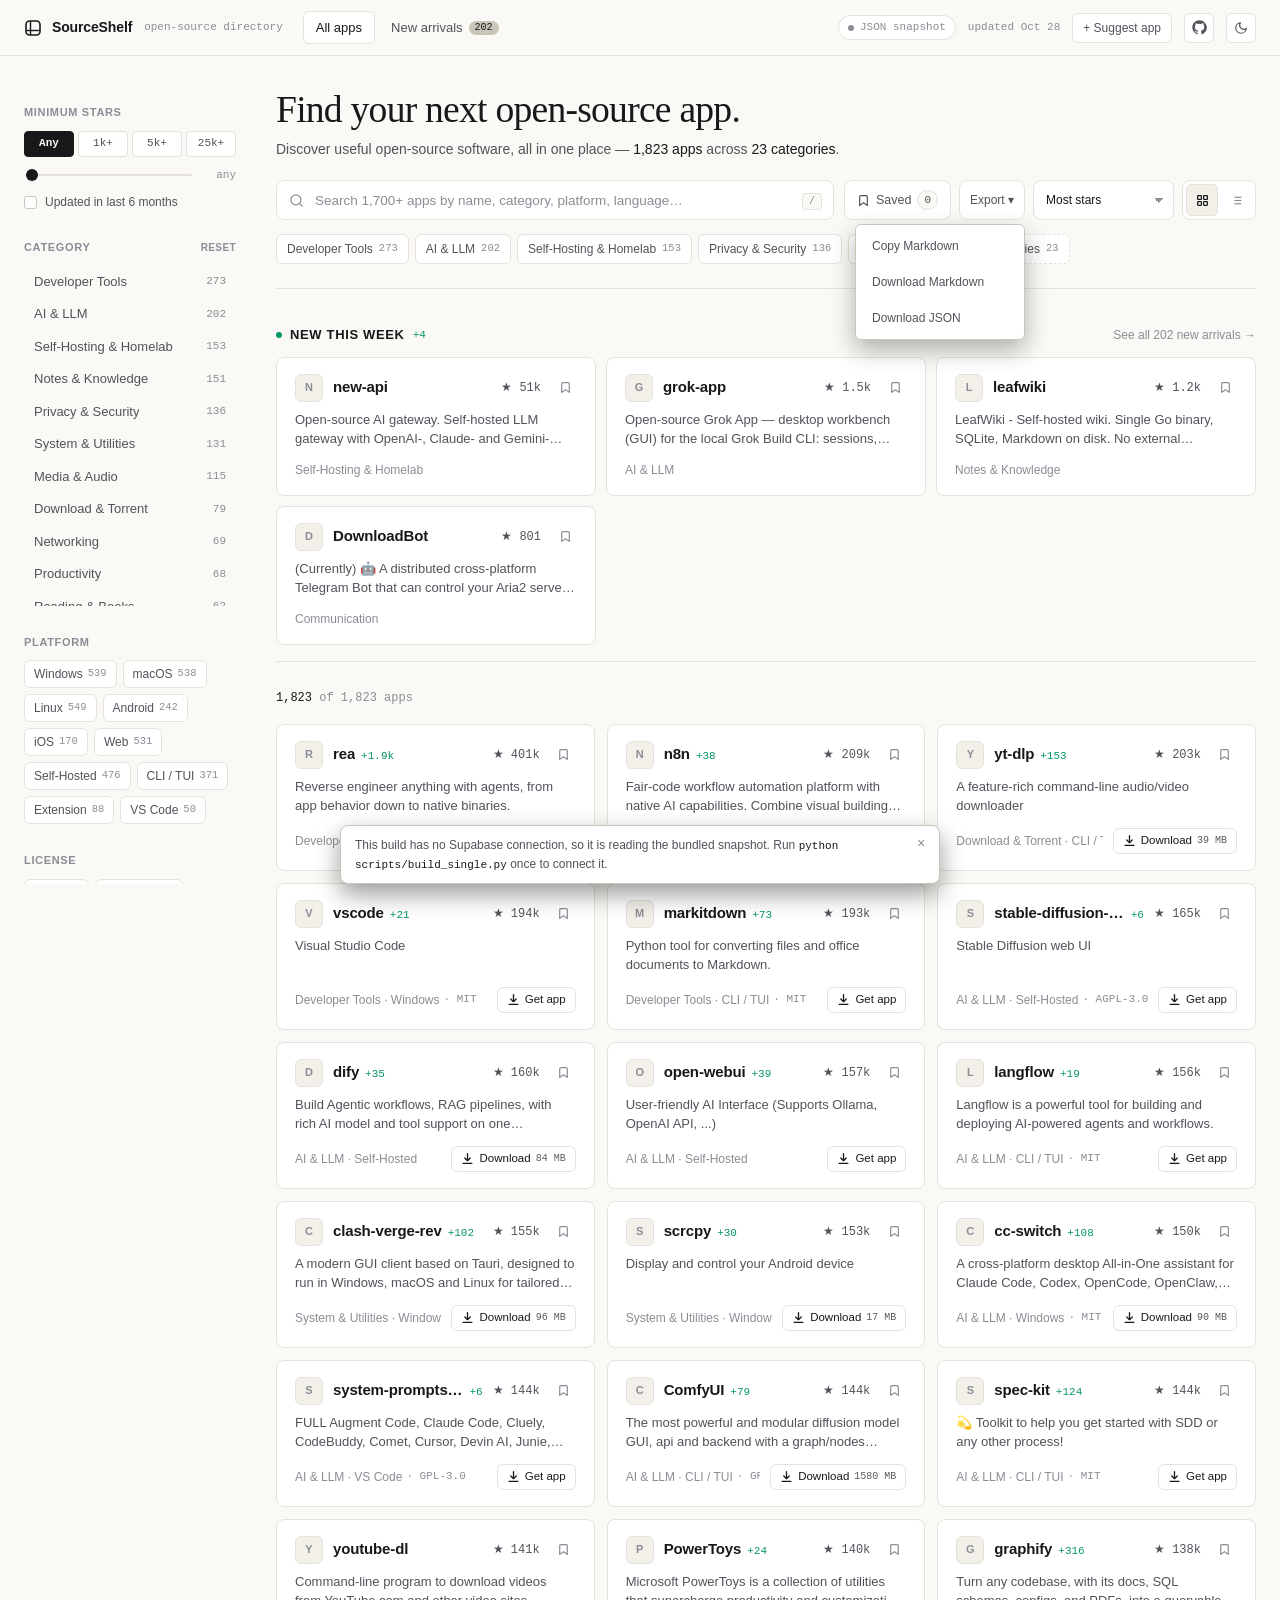
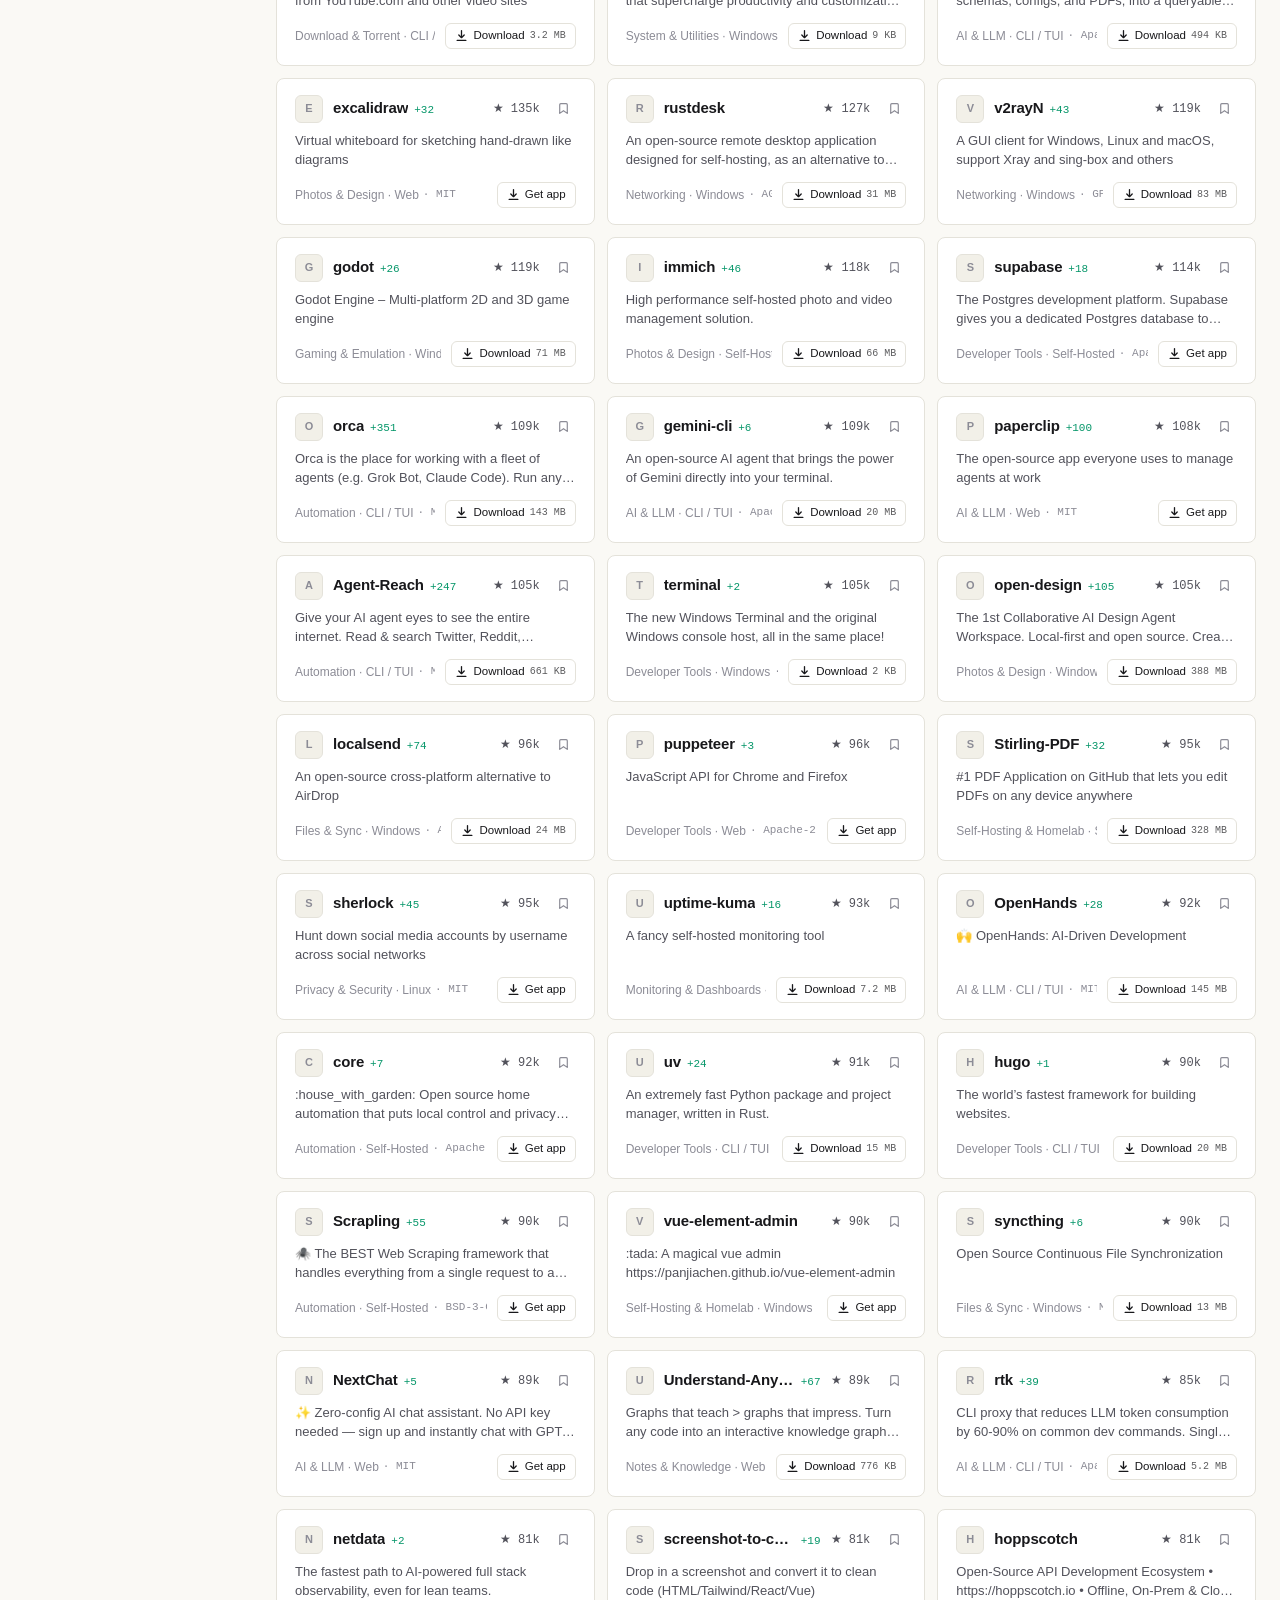
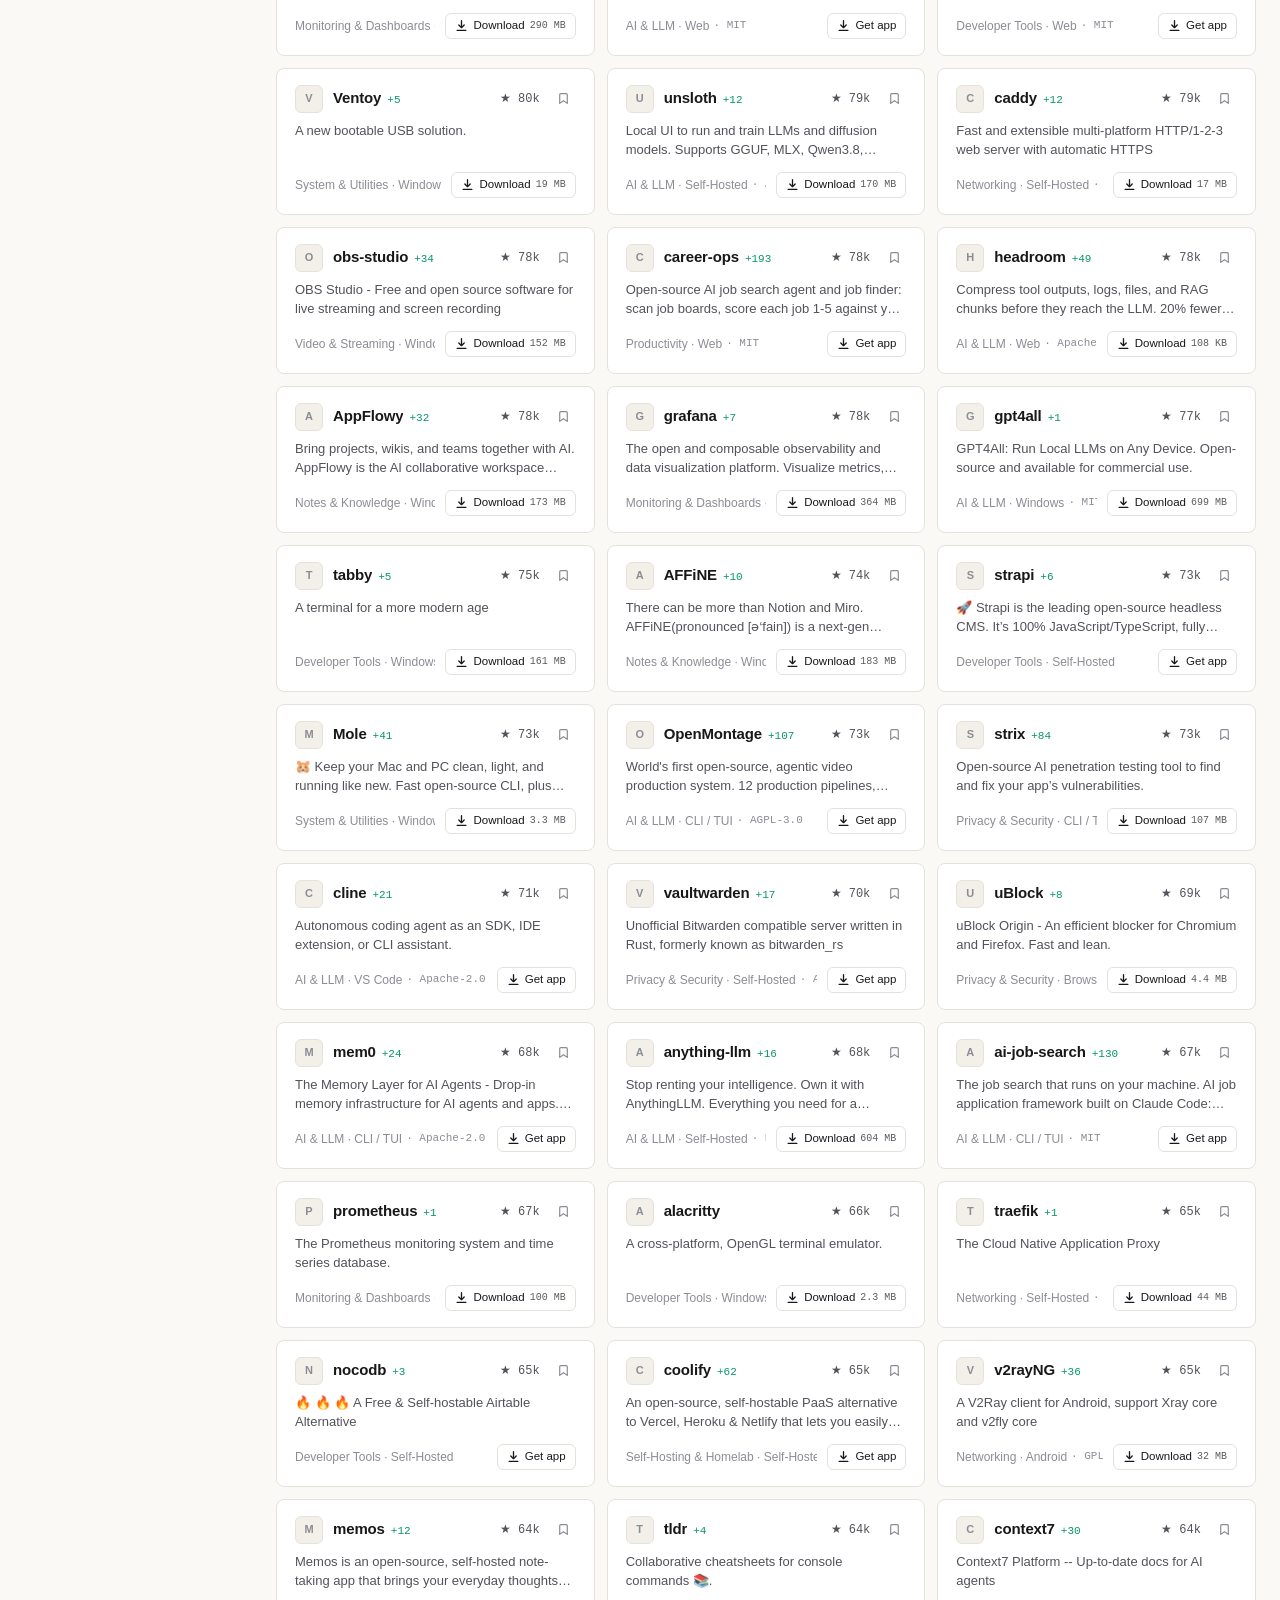
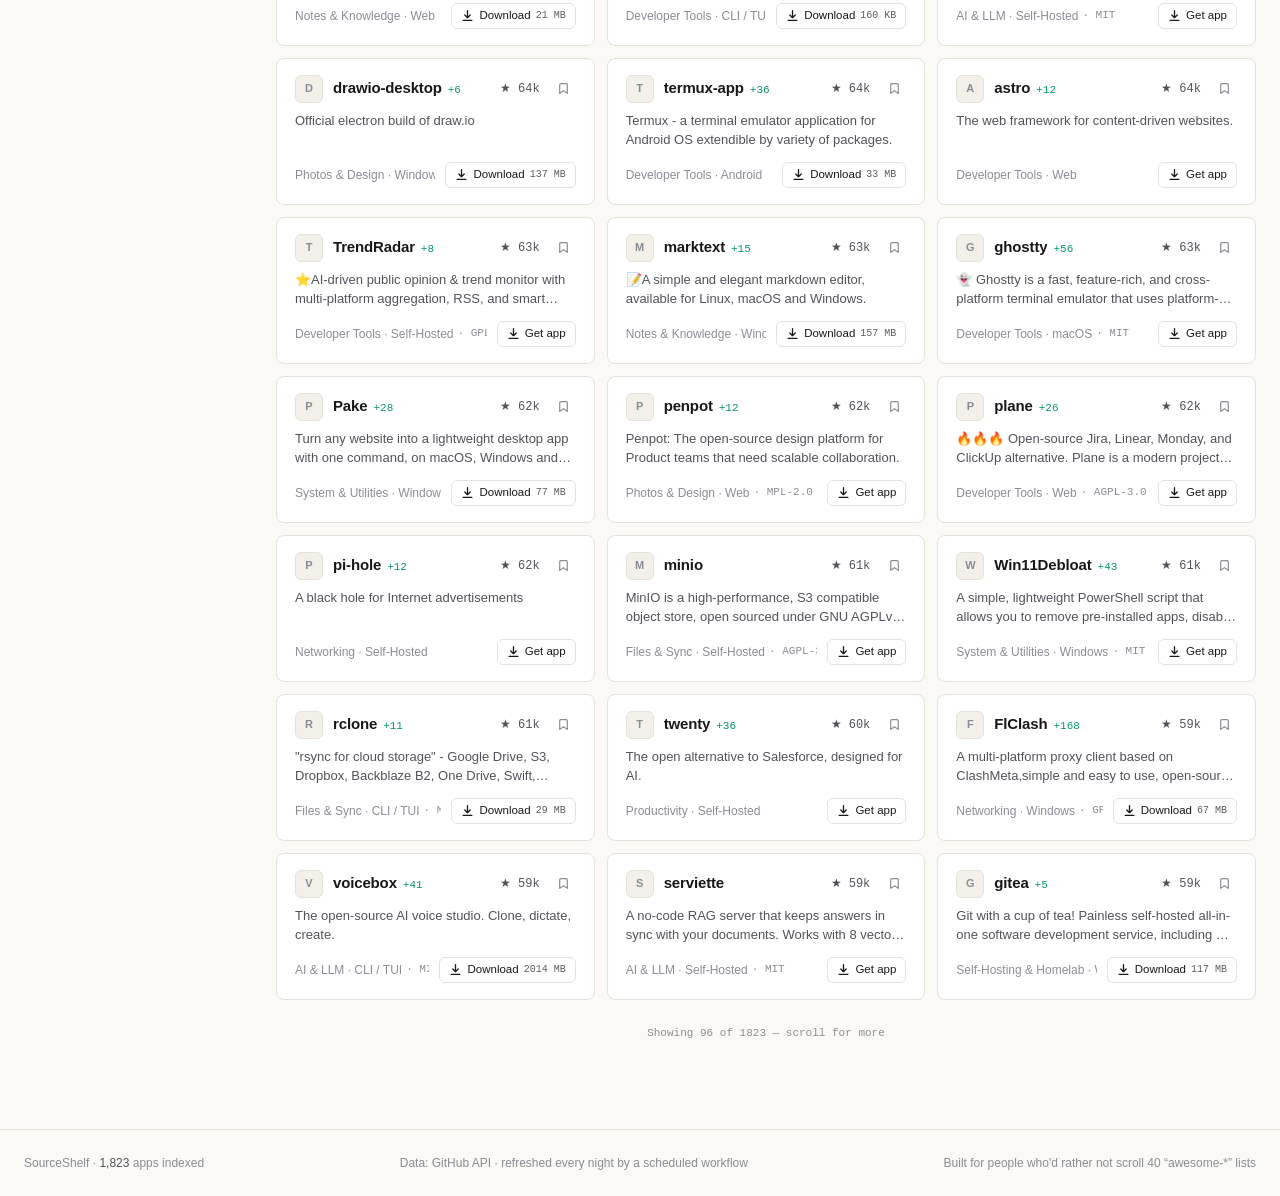
==== commit 79184595: "commit" ====
--- a/index.html
+++ b/index.html
@@ -20,7 +20,7 @@
   })();
 </script>
 <link rel="stylesheet" href="assets/app.css">
-<link rel="icon" href="data:image/svg+xml,<svg xmlns='http://www.w3.org/2000/svg' viewBox='0 0 32 32'><rect width='32' height='32' rx='7' fill='%230B0B0C'/><rect x='5' y='9' width='4.4' height='12' rx='1.4' fill='%2310B981'/><rect x='10.6' y='6' width='4.4' height='15' rx='1.4' fill='%23F4F4F5'/><rect x='16.2' y='11' width='4.4' height='10' rx='1.4' fill='%23A1A1AA'/><rect x='21.8' y='8' width='4.4' height='13' rx='1.4' fill='%2310B981' fill-opacity='.45'/><path d='M4 23h24' stroke='%2334343A' stroke-width='2.2' stroke-linecap='round'/></svg>">
+<link rel="icon" href="data:image/svg+xml,%3Csvg%20xmlns%3D%27http%3A%2F%2Fwww.w3.org%2F2000%2Fsvg%27%20viewBox%3D%270%200%2032%2032%27%3E%3Crect%20width%3D%2732%27%20height%3D%2732%27%20rx%3D%277%27%20fill%3D%27%230B0B0C%27%2F%3E%3Crect%20x%3D%275%27%20y%3D%279%27%20width%3D%274.4%27%20height%3D%2712%27%20rx%3D%271.4%27%20fill%3D%27%2310B981%27%2F%3E%3Crect%20x%3D%2710.6%27%20y%3D%276%27%20width%3D%274.4%27%20height%3D%2715%27%20rx%3D%271.4%27%20fill%3D%27%23F4F4F5%27%2F%3E%3Crect%20x%3D%2716.2%27%20y%3D%2711%27%20width%3D%274.4%27%20height%3D%2710%27%20rx%3D%271.4%27%20fill%3D%27%23A1A1AA%27%2F%3E%3Crect%20x%3D%2721.8%27%20y%3D%278%27%20width%3D%274.4%27%20height%3D%2713%27%20rx%3D%271.4%27%20fill%3D%27%2310B981%27%20fill-opacity%3D%27.45%27%2F%3E%3Cpath%20d%3D%27M4%2023h24%27%20stroke%3D%27%2334343A%27%20stroke-width%3D%272.2%27%20stroke-linecap%3D%27round%27%2F%3E%3C%2Fsvg%3E">
 </head>
 <body>
 
@@ -132,6 +132,23 @@
         </div>
 
         <div class="search-controls">
+          <button type="button" class="btn-saved-pill" id="btn-saved" title="Filter to saved apps">
+            <svg width="13" height="13" viewBox="0 0 24 24" fill="none" stroke="currentColor" stroke-width="2.2"><path d="M19 21l-7-5-7 5V5a2 2 0 0 1 2-2h10a2 2 0 0 1 2 2z"/></svg>
+            <span>Saved</span>
+            <span class="saved-count" id="saved-count">0</span>
+          </button>
+
+          <div class="shelf-export-wrap" id="shelf-export-wrap">
+            <button type="button" class="btn-export" id="btn-export" title="Export saved shelf" aria-haspopup="true" aria-expanded="false">
+              Export ▾
+            </button>
+            <div class="export-menu" id="export-menu" hidden>
+              <button type="button" class="export-item" id="export-md-copy">Copy Markdown</button>
+              <button type="button" class="export-item" id="export-md-dl">Download Markdown</button>
+              <button type="button" class="export-item" id="export-json-dl">Download JSON</button>
+            </div>
+          </div>
+
           <select class="select sort-select" id="sort" aria-label="Sort by">
             <option value="stars">Most stars</option>
             <option value="added">Newest additions</option>
@@ -193,7 +210,7 @@
 </div>
 
 <footer class="foot">
-  <span>SourceShelf · <b id="total">0</b> apps indexed</span>
+  <span>SourceShelf · <b id="total">1,822</b> apps indexed</span>
   <span>Data: GitHub API · refreshed every night by a scheduled workflow</span>
   <span>Built for people who'd rather not scroll 40 “awesome-*” lists</span>
 </footer>
@@ -277,7 +294,7 @@
       <button class="btn btn-ghost" id="modal-suggest-cancel" type="button">Cancel</button>
       <button class="btn btn-primary" id="modal-suggest-submit" type="button" disabled>
         <svg width="15" height="15" viewBox="0 0 24 24" fill="currentColor"><path d="M12 .5C5.7.5.5 5.7.5 12c0 5.1 3.3 9.4 7.9 10.9.6.1.8-.2.8-.6v-2c-3.2.7-3.9-1.5-3.9-1.5-.5-1.3-1.3-1.7-1.3-1.7-1-.7.1-.7.1-.7 1.1.1 1.7 1.2 1.7 1.2 1 1.7 2.7 1.2 3.4.9.1-.7.4-1.2.7-1.5-2.6-.3-5.3-1.3-5.3-5.7 0-1.3.5-2.3 1.2-3.1-.1-.3-.5-1.5.1-3.1 0 0 1-.3 3.3 1.2a11.5 11.5 0 016 0C17.3 4.7 18.3 5 18.3 5c.6 1.6.2 2.8.1 3.1.8.8 1.2 1.8 1.2 3.1 0 4.4-2.7 5.4-5.3 5.7.4.4.8 1.1.8 2.2v3.3c0 .4.2.7.8.6 4.6-1.5 7.9-5.8 7.9-10.9C23.5 5.7 18.3.5 12 .5z"/></svg>
-        Submit on GitHub
+        Submit via GitHub Issue ↗
       </button>
     </div>
   </div>
--- a/assets/app.css
+++ b/assets/app.css
@@ -794,6 +794,143 @@
   border: 1px solid var(--border);
 }
 
+/* Saved filter pill & Export dropdown */
+.btn-saved-pill {
+  height: 40px;
+  background: var(--surface);
+  border: 1px solid var(--border);
+  border-radius: 8px;
+  padding: 0 12px;
+  font-size: 12.5px;
+  color: var(--text-secondary);
+  display: inline-flex;
+  align-items: center;
+  gap: 6px;
+  cursor: pointer;
+  white-space: nowrap;
+  transition: all var(--transition);
+}
+.btn-saved-pill:hover {
+  border-color: var(--border-strong);
+  color: var(--text-primary);
+}
+.btn-saved-pill.on {
+  background: var(--surface-hover);
+  border-color: var(--border-strong);
+  color: var(--text-primary);
+  font-weight: 500;
+}
+.btn-saved-pill.on svg {
+  fill: currentColor;
+}
+.saved-count {
+  font-family: var(--font-mono);
+  font-size: 11px;
+  background: var(--bg);
+  border: 1px solid var(--border);
+  border-radius: 9999px;
+  padding: 1px 6px;
+}
+.shelf-export-wrap {
+  position: relative;
+  display: inline-flex;
+}
+.btn-export {
+  height: 40px;
+  background: var(--surface);
+  border: 1px solid var(--border);
+  border-radius: 8px;
+  padding: 0 10px;
+  font-size: 12px;
+  color: var(--text-secondary);
+  cursor: pointer;
+  white-space: nowrap;
+  transition: all var(--transition);
+}
+.btn-export:hover {
+  border-color: var(--border-strong);
+  color: var(--text-primary);
+}
+.export-menu {
+  position: absolute;
+  top: calc(100% + 4px);
+  right: 0;
+  z-index: 60;
+  background: var(--surface);
+  border: 1px solid var(--border-strong);
+  border-radius: 6px;
+  box-shadow: 0 10px 25px rgba(0, 0, 0, 0.3);
+  padding: 4px;
+  min-width: 170px;
+  display: flex;
+  flex-direction: column;
+  gap: 2px;
+}
+.export-item {
+  text-align: left;
+  padding: 8px 12px;
+  font-size: 12px;
+  color: var(--text-secondary);
+  border-radius: 4px;
+  cursor: pointer;
+  background: none;
+  border: 0;
+  transition: background-color var(--transition), color var(--transition);
+}
+.export-item:hover {
+  background: var(--surface-hover);
+  color: var(--text-primary);
+}
+
+.card-bookmark {
+  width: 24px;
+  height: 24px;
+  display: grid;
+  place-items: center;
+  color: var(--text-muted);
+  border-radius: 4px;
+  flex-shrink: 0;
+  transition: all var(--transition);
+  margin-left: 2px;
+}
+.card-bookmark:hover {
+  color: var(--text-primary);
+  background: var(--surface-hover);
+}
+.card-bookmark.on {
+  color: var(--accent-gain);
+}
+.card-bookmark.on svg {
+  fill: currentColor;
+}
+
+.btn-save.on {
+  background: var(--surface-hover);
+  color: var(--accent-gain);
+  border-color: var(--accent-gain);
+}
+.btn-save.on svg {
+  fill: currentColor;
+}
+
+.duplicate-box {
+  background: var(--bg);
+  border: 1px solid var(--border);
+  border-radius: 6px;
+  padding: 14px;
+  display: flex;
+  flex-direction: column;
+  gap: 10px;
+}
+.duplicate-box p {
+  margin: 0;
+  font-size: 13px;
+  color: var(--text-secondary);
+}
+.duplicate-box p b {
+  color: var(--text-primary);
+}
+
 /* Category Quick Tiles (Quiet) */
 #tiles-wrap {
   margin-top: 14px;
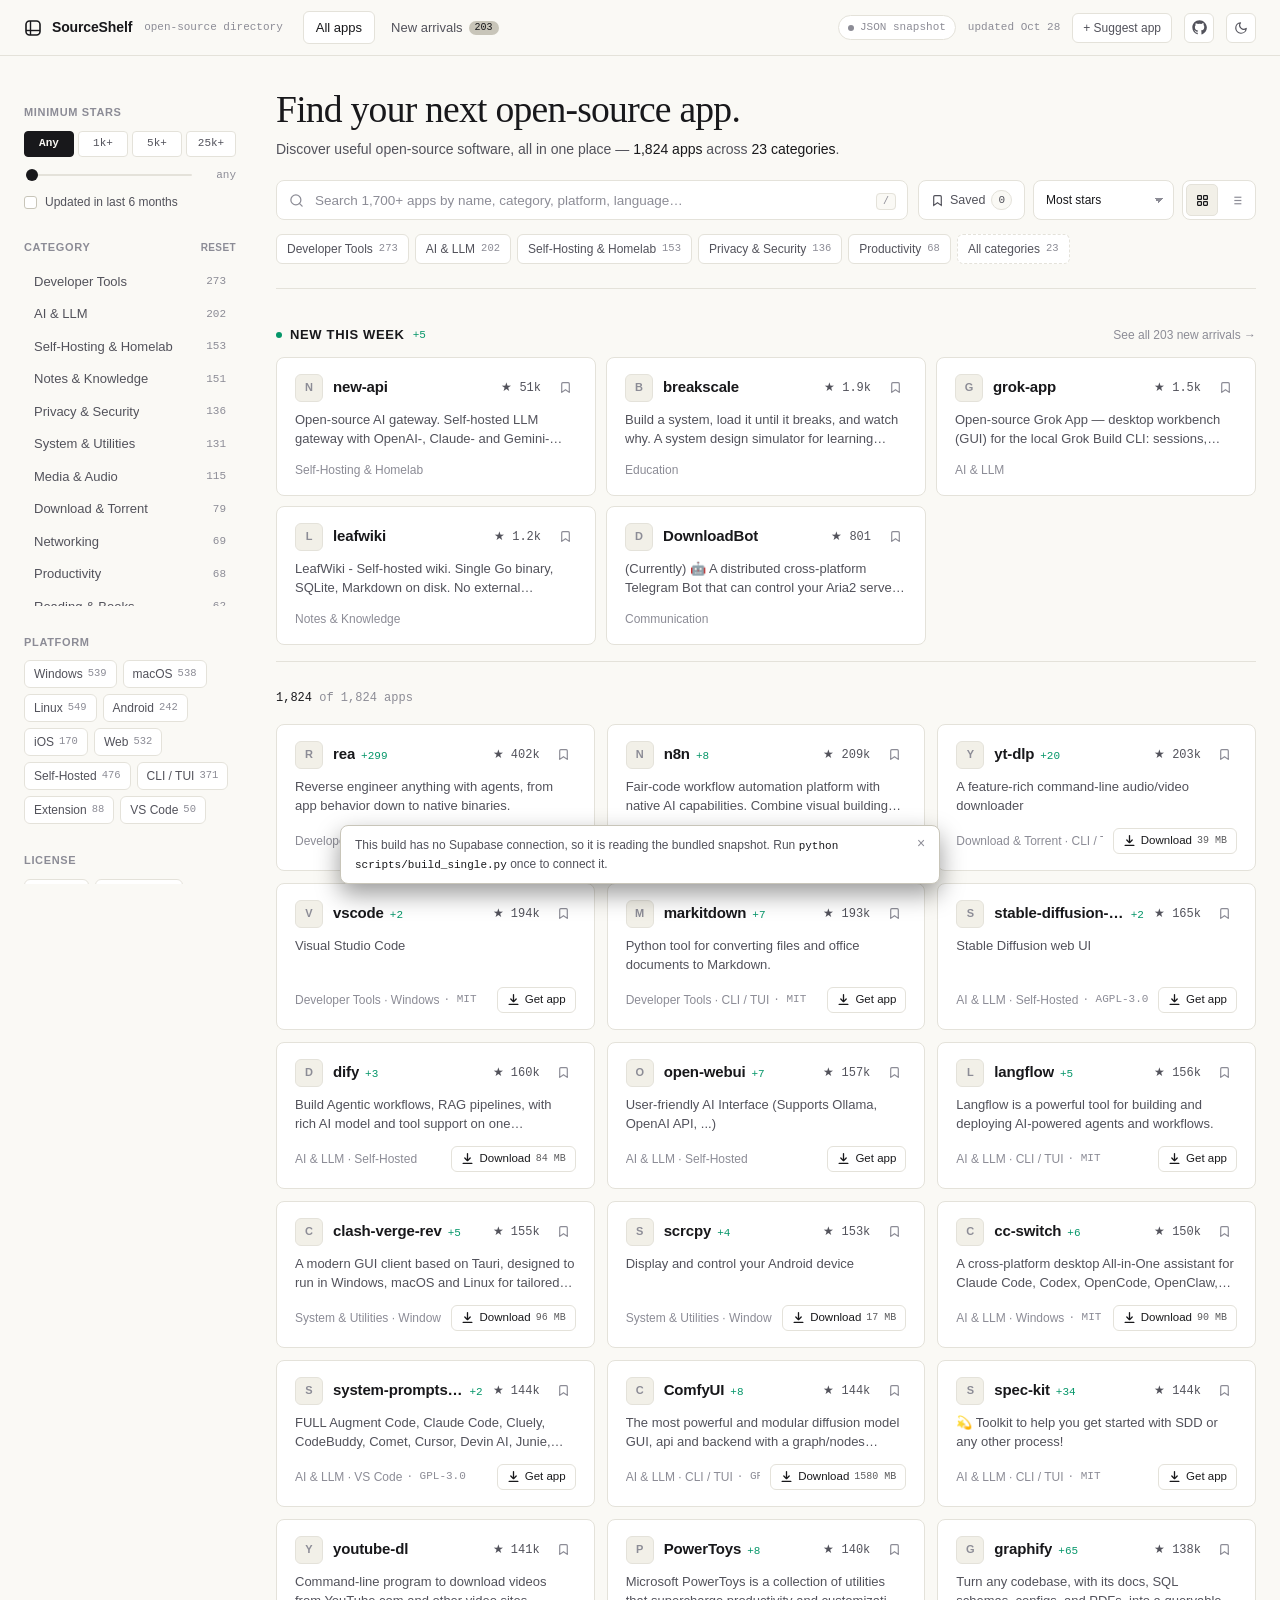
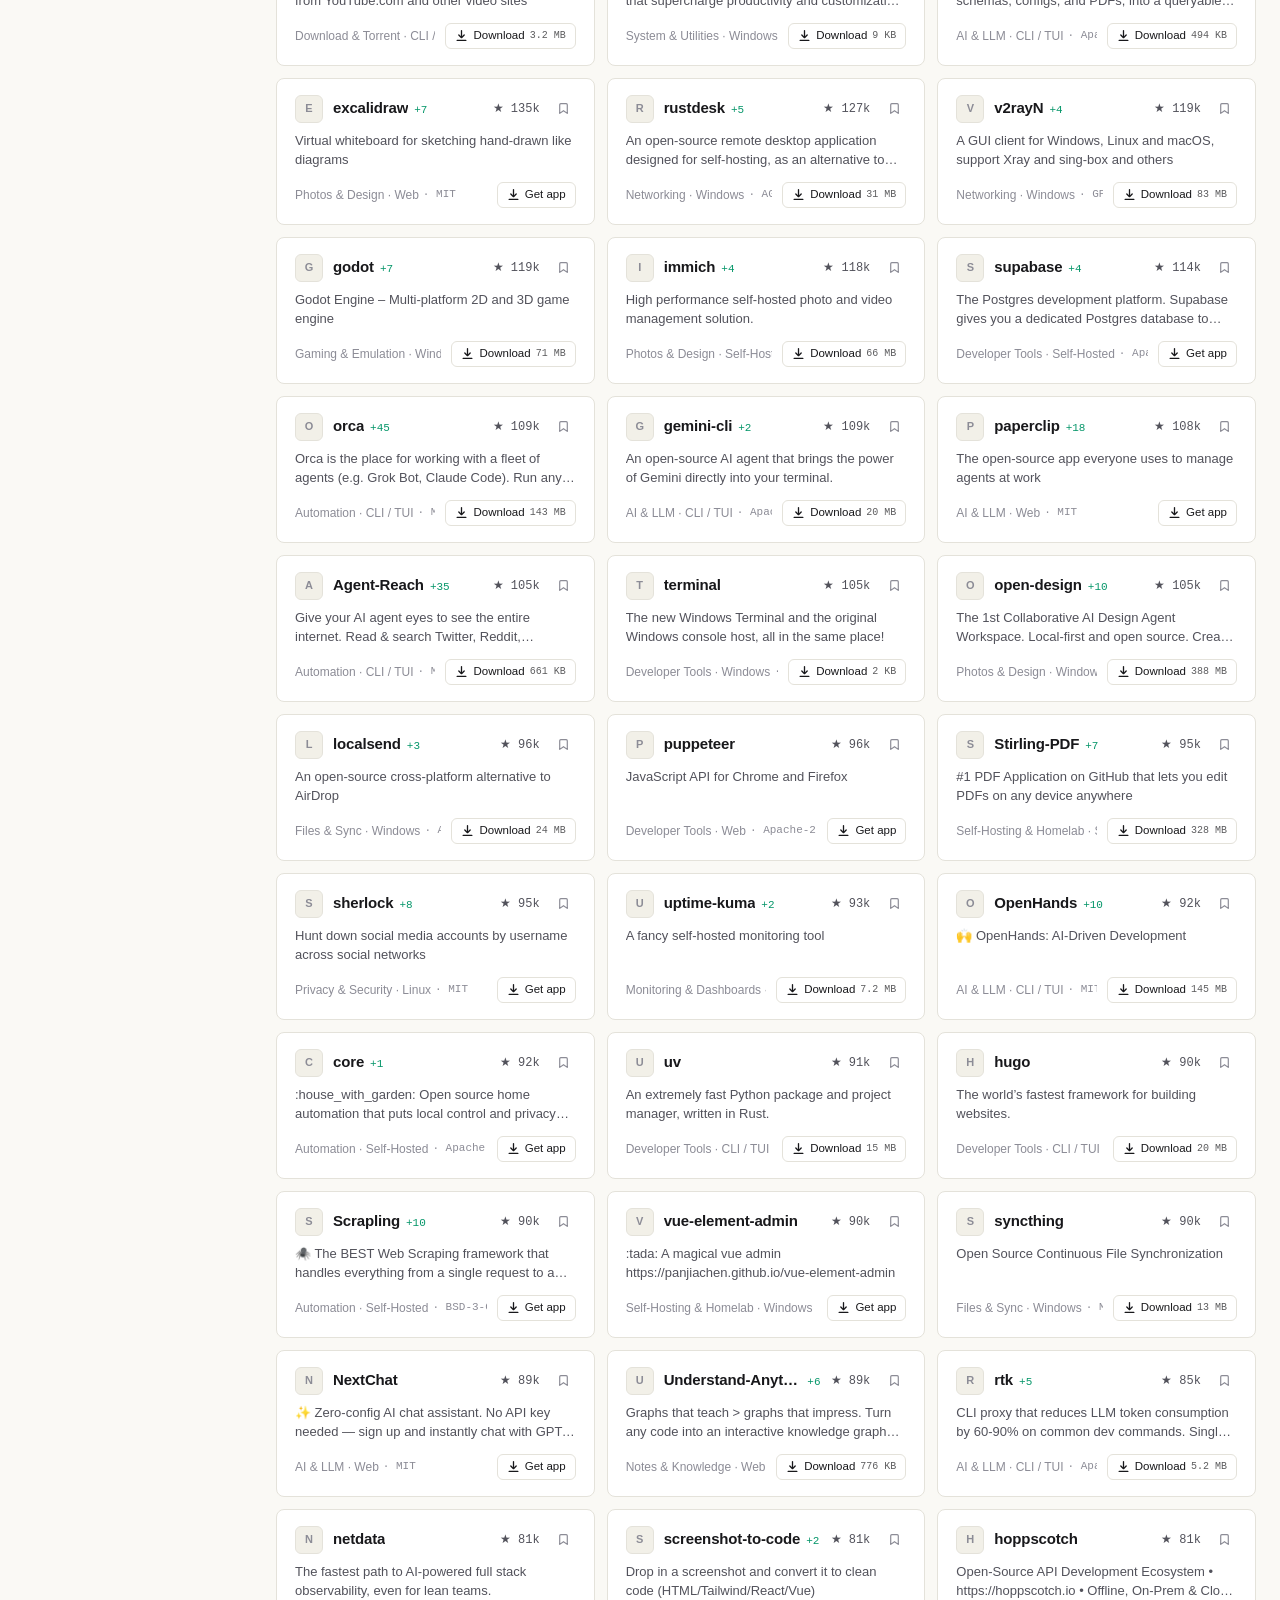
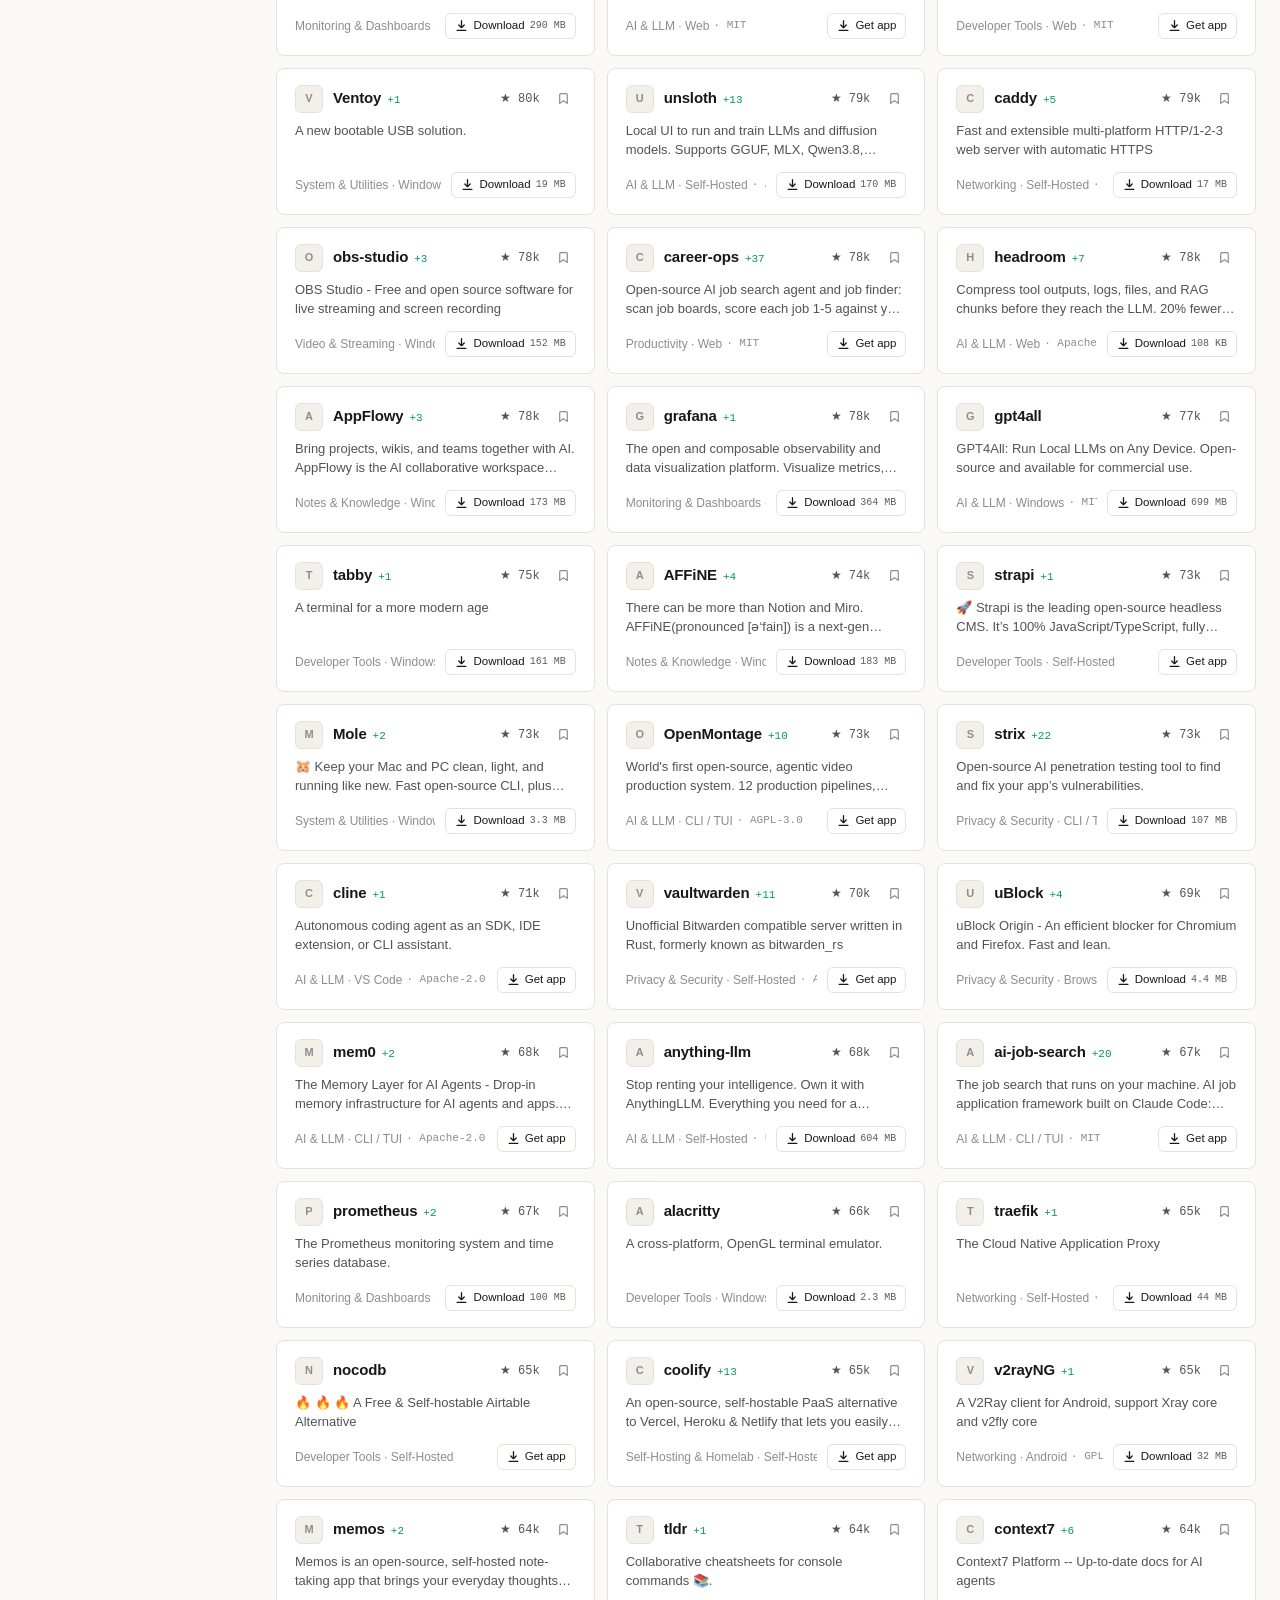
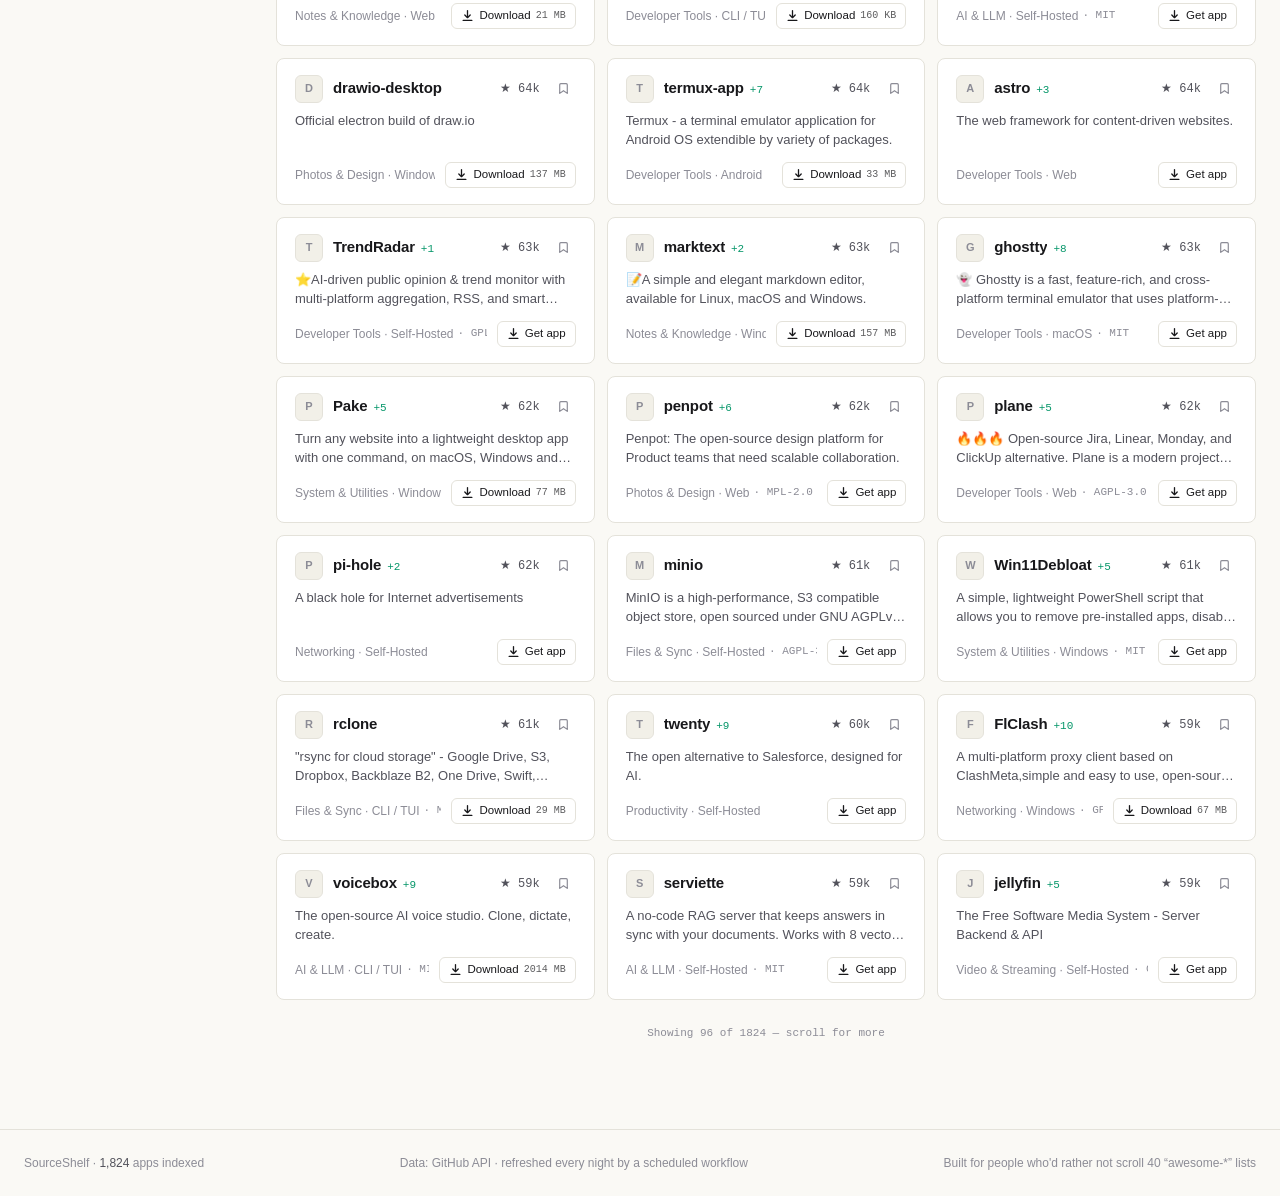
==== commit 7b3c1bb5: "commit" ====
--- a/index.html
+++ b/index.html
@@ -138,7 +138,7 @@
             <span class="saved-count" id="saved-count">0</span>
           </button>
 
-          <div class="shelf-export-wrap" id="shelf-export-wrap">
+          <div class="shelf-export-wrap" id="shelf-export-wrap" hidden>
             <button type="button" class="btn-export" id="btn-export" title="Export saved shelf" aria-haspopup="true" aria-expanded="false">
               Export ▾
             </button>
--- a/assets/app.css
+++ b/assets/app.css
@@ -121,6 +121,10 @@
 ::selection {
   background: var(--border-strong);
   color: var(--text-primary);
+}
+
+[hidden] {
+  display: none !important;
 }
 
 /* Tabular numbers for numerical scanning */
@@ -866,6 +870,9 @@
   flex-direction: column;
   gap: 2px;
 }
+.export-menu[hidden] {
+  display: none !important;
+}
 .export-item {
   text-align: left;
   padding: 8px 12px;
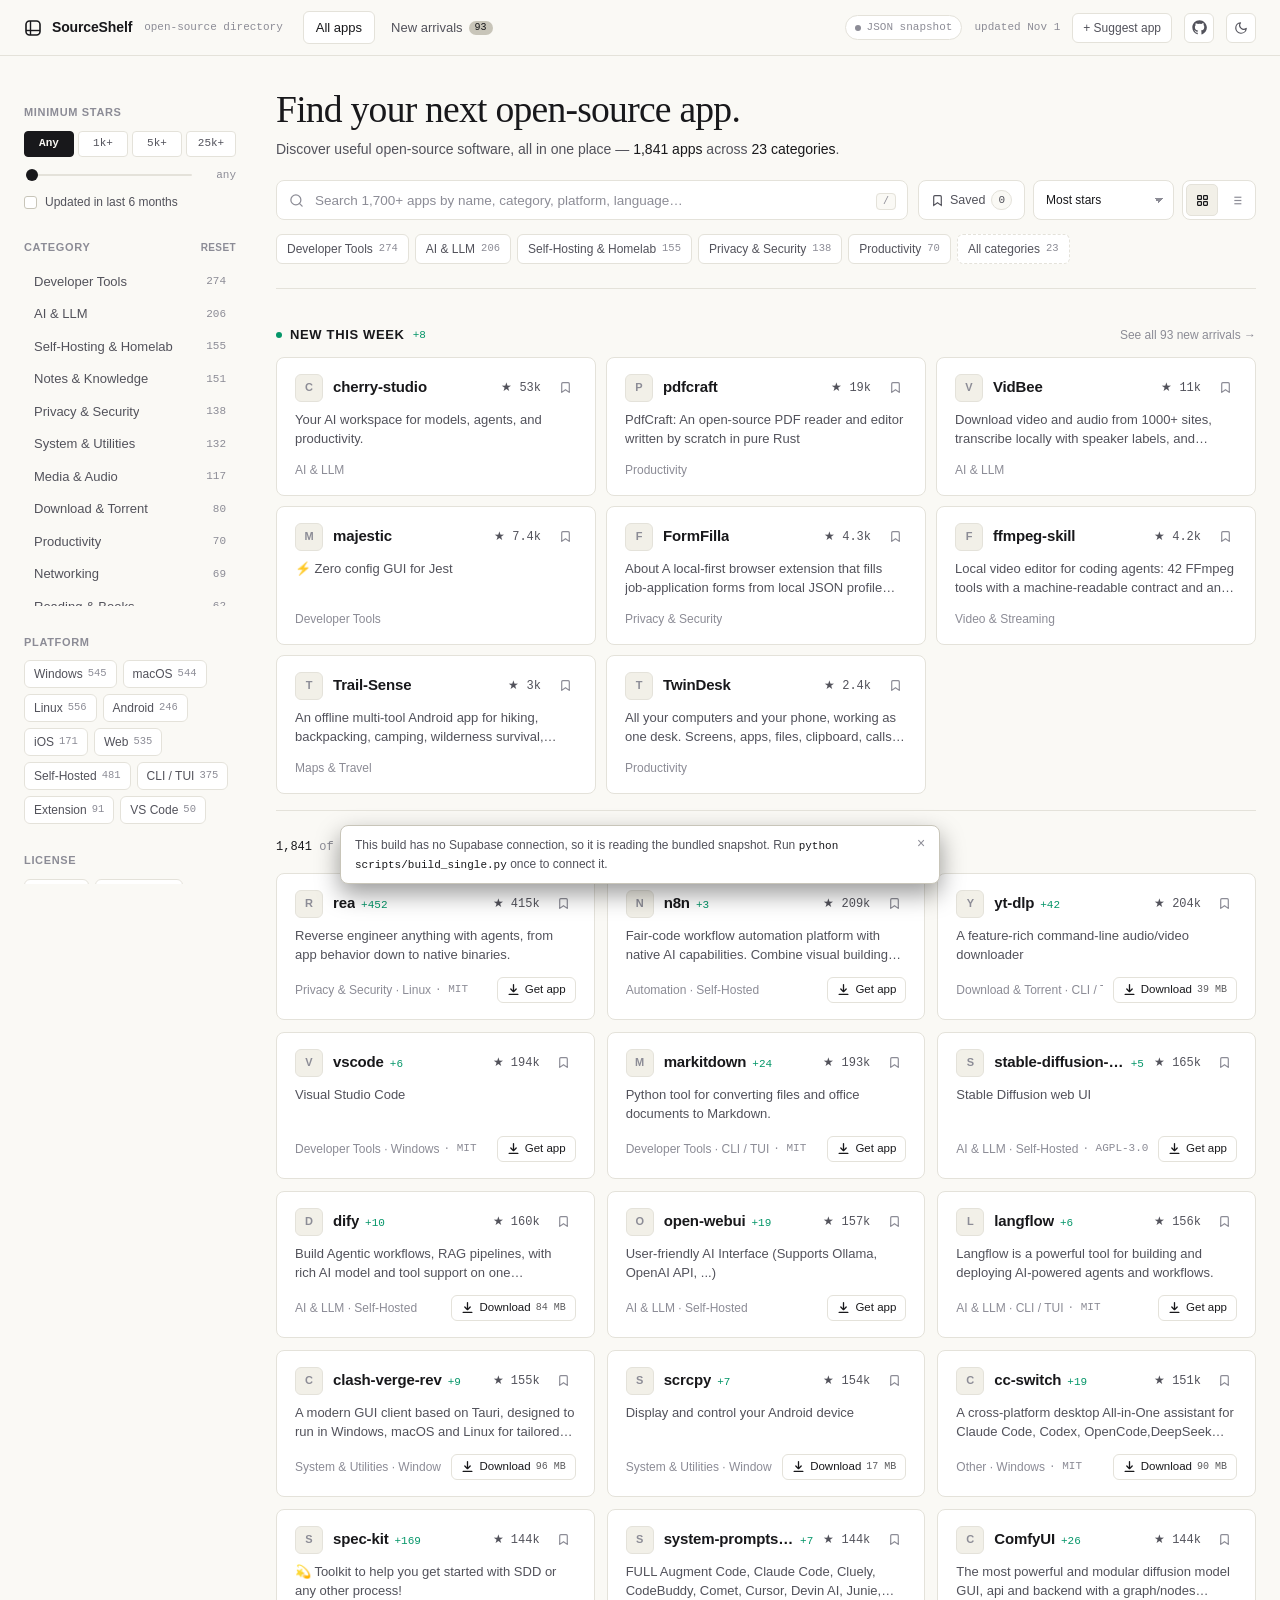
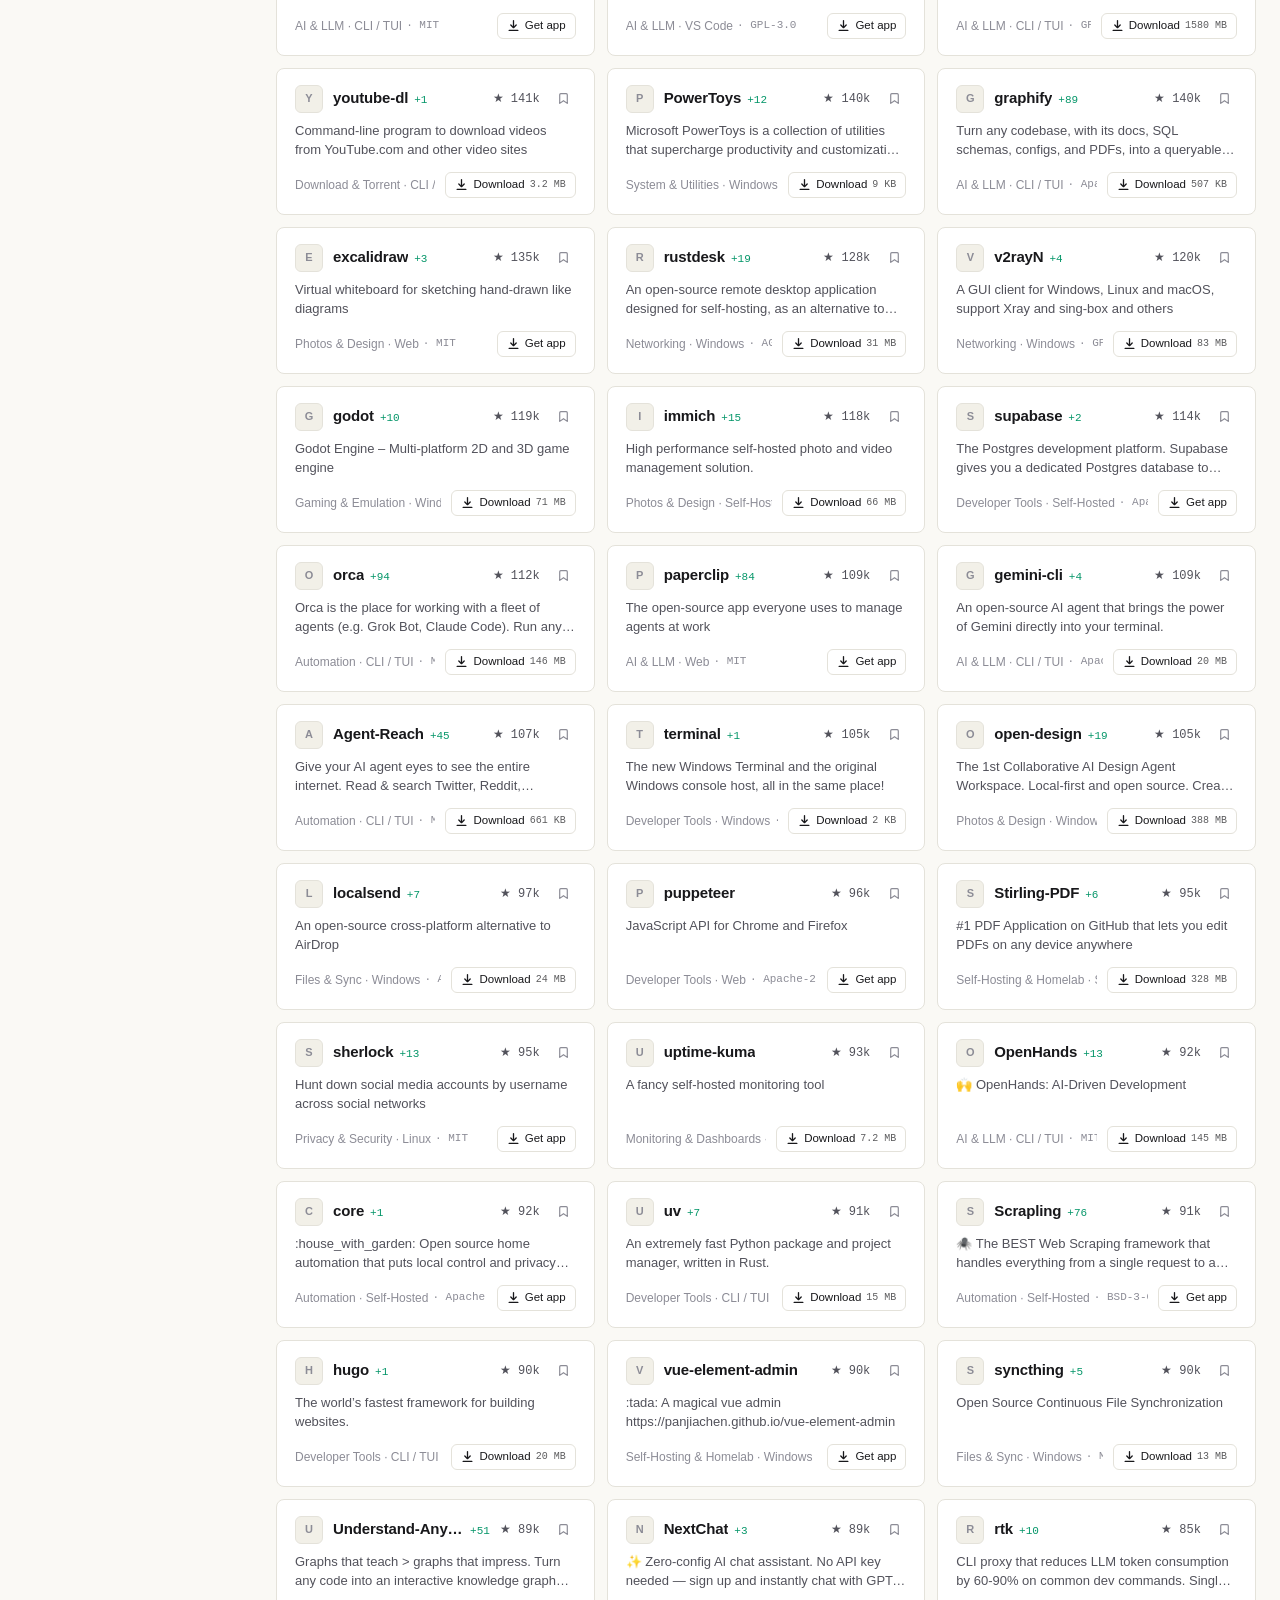
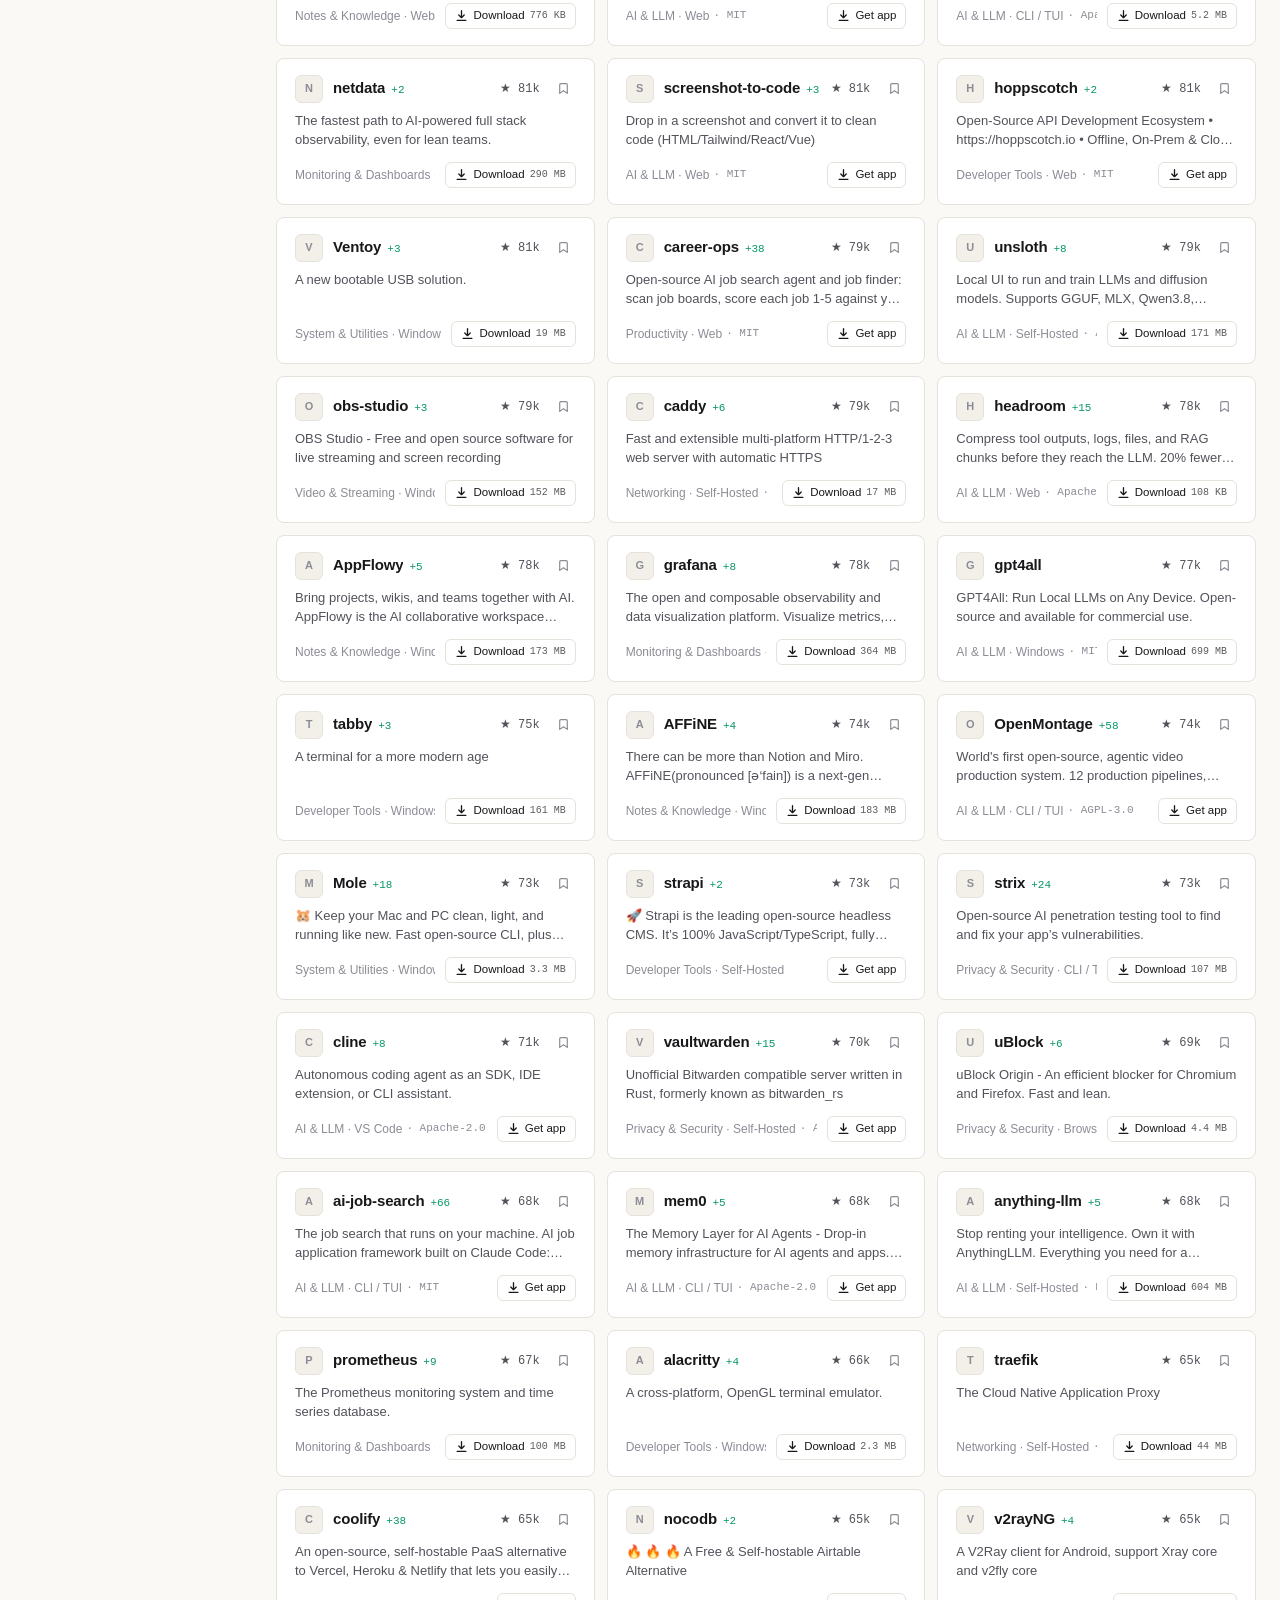
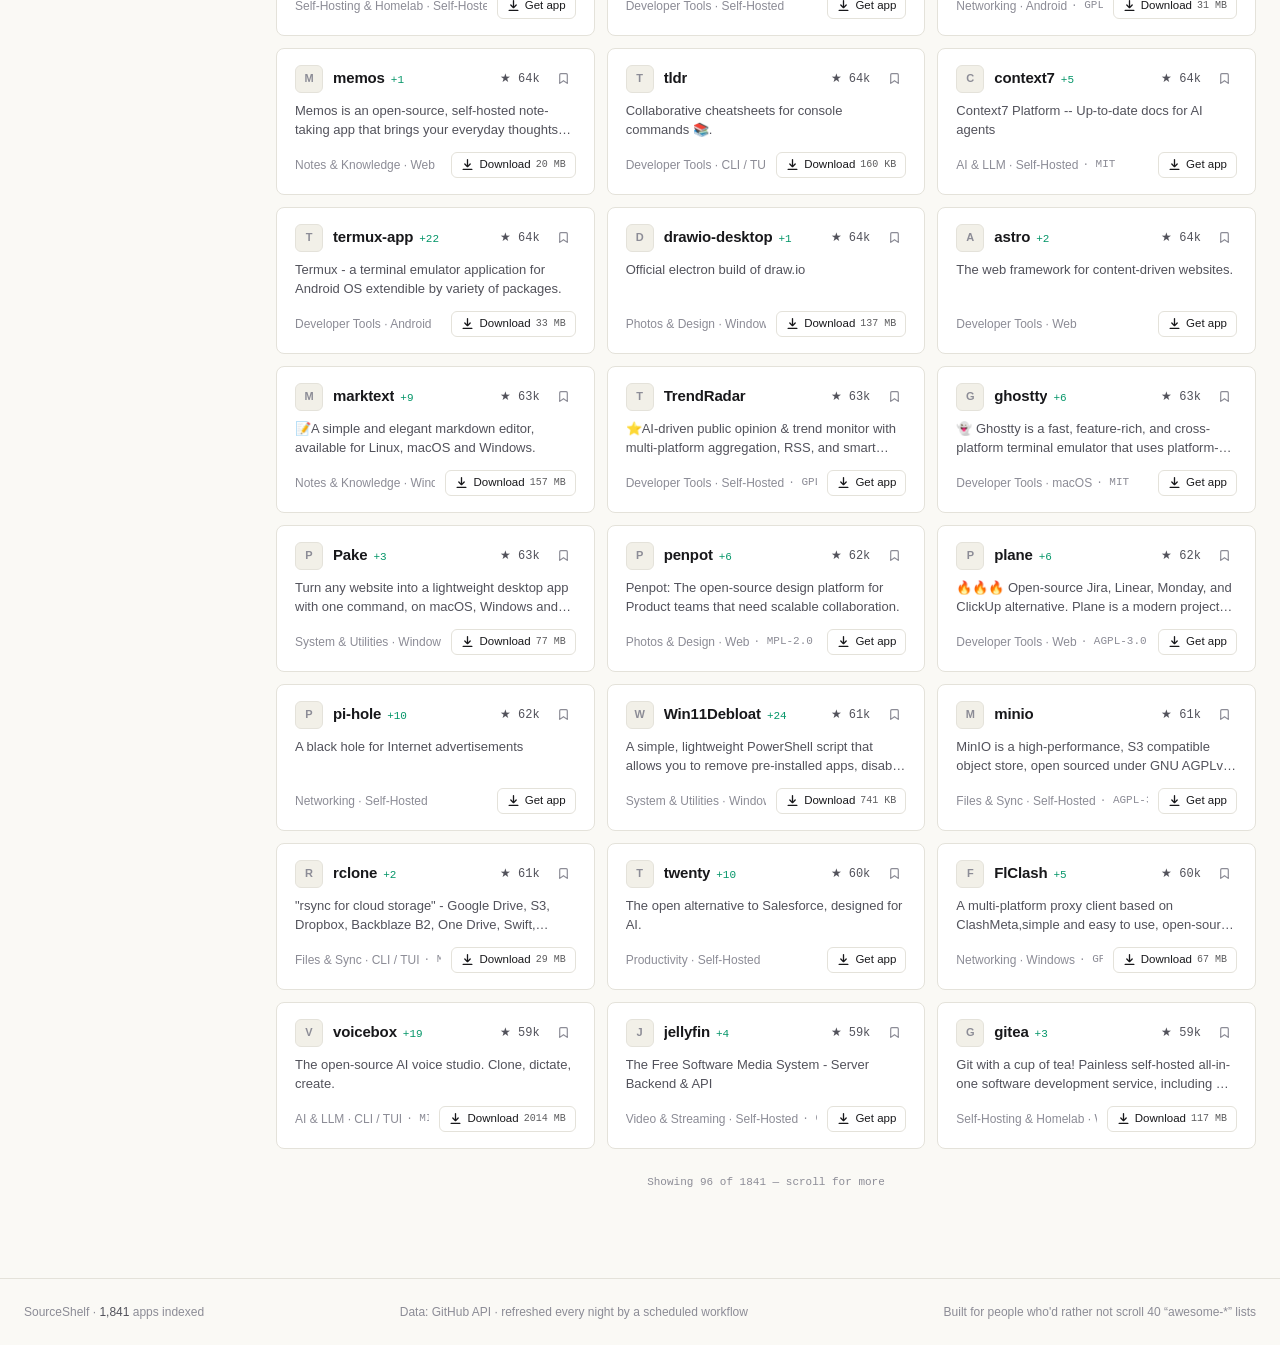
==== commit 1b995cbb: "commit" ====
--- a/index.html
+++ b/index.html
@@ -1,307 +1,351 @@
 <!DOCTYPE html>
 <html lang="en">
+
 <head>
-<meta charset="utf-8">
-<meta name="viewport" content="width=device-width, initial-scale=1">
-<title>SourceShelf — every open-source app on one shelf</title>
-<meta name="description" content="SourceShelf — a fast, filterable shelf of popular open-source desktop, mobile, web and self-hosted apps. Crawled from GitHub every night, with direct download links.">
-<meta http-equiv="Content-Security-Policy" content="default-src 'self'; script-src 'self' 'unsafe-inline'; style-src 'self' 'unsafe-inline' https://fonts.googleapis.com; font-src 'self' https://fonts.gstatic.com data:; img-src 'self' https://github.com https://avatars.githubusercontent.com data:; connect-src 'self' https://*.supabase.co https://api.github.com; base-uri 'none'; form-action 'none';">
-<link rel="preconnect" href="https://fonts.googleapis.com">
-<link rel="preconnect" href="https://fonts.gstatic.com" crossorigin>
-<link href="https://fonts.googleapis.com/css2?family=Instrument+Serif:ital@0;1&family=JetBrains+Mono:wght@400;500;600&family=Plus+Jakarta+Sans:wght@400;500;600;700&display=swap" rel="stylesheet">
-<script>
-  (function() {
-    try {
-      var s = localStorage.getItem("sourceshelf.theme");
-      var d = window.matchMedia && window.matchMedia("(prefers-color-scheme: dark)").matches;
-      var t = s || (d ? "dark" : "light");
-      document.documentElement.setAttribute("data-theme", t);
-    } catch(e) {}
-  })();
-</script>
-<link rel="stylesheet" href="assets/app.css">
-<link rel="icon" href="data:image/svg+xml,%3Csvg%20xmlns%3D%27http%3A%2F%2Fwww.w3.org%2F2000%2Fsvg%27%20viewBox%3D%270%200%2032%2032%27%3E%3Crect%20width%3D%2732%27%20height%3D%2732%27%20rx%3D%277%27%20fill%3D%27%230B0B0C%27%2F%3E%3Crect%20x%3D%275%27%20y%3D%279%27%20width%3D%274.4%27%20height%3D%2712%27%20rx%3D%271.4%27%20fill%3D%27%2310B981%27%2F%3E%3Crect%20x%3D%2710.6%27%20y%3D%276%27%20width%3D%274.4%27%20height%3D%2715%27%20rx%3D%271.4%27%20fill%3D%27%23F4F4F5%27%2F%3E%3Crect%20x%3D%2716.2%27%20y%3D%2711%27%20width%3D%274.4%27%20height%3D%2710%27%20rx%3D%271.4%27%20fill%3D%27%23A1A1AA%27%2F%3E%3Crect%20x%3D%2721.8%27%20y%3D%278%27%20width%3D%274.4%27%20height%3D%2713%27%20rx%3D%271.4%27%20fill%3D%27%2310B981%27%20fill-opacity%3D%27.45%27%2F%3E%3Cpath%20d%3D%27M4%2023h24%27%20stroke%3D%27%2334343A%27%20stroke-width%3D%272.2%27%20stroke-linecap%3D%27round%27%2F%3E%3C%2Fsvg%3E">
+  <meta charset="utf-8">
+  <meta name="viewport" content="width=device-width, initial-scale=1">
+  <meta name="google-site-verification" content="oHn7AA80GLxAbINvCTKeguJN1VhlFp5RYUANBvh9wN4" />
+  <title>SourceShelf — every open-source app on one shelf</title>
+  <meta name="description"
+    content="SourceShelf — a fast, filterable shelf of popular open-source desktop, mobile, web and self-hosted apps. Crawled from GitHub every night, with direct download links.">
+  <meta http-equiv="Content-Security-Policy"
+    content="default-src 'self'; script-src 'self' 'unsafe-inline'; style-src 'self' 'unsafe-inline' https://fonts.googleapis.com; font-src 'self' https://fonts.gstatic.com data:; img-src 'self' https://github.com https://avatars.githubusercontent.com data:; connect-src 'self' https://*.supabase.co https://api.github.com; base-uri 'none'; form-action 'none';">
+  <link rel="preconnect" href="https://fonts.googleapis.com">
+  <link rel="preconnect" href="https://fonts.gstatic.com" crossorigin>
+  <link
+    href="https://fonts.googleapis.com/css2?family=Instrument+Serif:ital@0;1&family=JetBrains+Mono:wght@400;500;600&family=Plus+Jakarta+Sans:wght@400;500;600;700&display=swap"
+    rel="stylesheet">
+  <script>
+    (function () {
+      try {
+        var s = localStorage.getItem("sourceshelf.theme");
+        var d = window.matchMedia && window.matchMedia("(prefers-color-scheme: dark)").matches;
+        var t = s || (d ? "dark" : "light");
+        document.documentElement.setAttribute("data-theme", t);
+      } catch (e) { }
+    })();
+  </script>
+  <link rel="stylesheet" href="assets/app.css">
+  <link rel="icon"
+    href="data:image/svg+xml,%3Csvg%20xmlns%3D%27http%3A%2F%2Fwww.w3.org%2F2000%2Fsvg%27%20viewBox%3D%270%200%2032%2032%27%3E%3Crect%20width%3D%2732%27%20height%3D%2732%27%20rx%3D%277%27%20fill%3D%27%230B0B0C%27%2F%3E%3Crect%20x%3D%275%27%20y%3D%279%27%20width%3D%274.4%27%20height%3D%2712%27%20rx%3D%271.4%27%20fill%3D%27%2310B981%27%2F%3E%3Crect%20x%3D%2710.6%27%20y%3D%276%27%20width%3D%274.4%27%20height%3D%2715%27%20rx%3D%271.4%27%20fill%3D%27%23F4F4F5%27%2F%3E%3Crect%20x%3D%2716.2%27%20y%3D%2711%27%20width%3D%274.4%27%20height%3D%2710%27%20rx%3D%271.4%27%20fill%3D%27%23A1A1AA%27%2F%3E%3Crect%20x%3D%2721.8%27%20y%3D%278%27%20width%3D%274.4%27%20height%3D%2713%27%20rx%3D%271.4%27%20fill%3D%27%2310B981%27%20fill-opacity%3D%27.45%27%2F%3E%3Cpath%20d%3D%27M4%2023h24%27%20stroke%3D%27%2334343A%27%20stroke-width%3D%272.2%27%20stroke-linecap%3D%27round%27%2F%3E%3C%2Fsvg%3E">
 </head>
+
 <body>
 
-<header class="top">
-  <div class="top-in">
-    <a class="brand" href="./" title="SourceShelf home">
-      <svg class="brand-mark" width="18" height="18" viewBox="0 0 18 18" fill="none" aria-hidden="true">
-        <rect x="2" y="2" width="14" height="14" rx="3.5" stroke="currentColor" stroke-width="1.6"/>
-        <line x1="6.5" y1="2" x2="6.5" y2="16" stroke="currentColor" stroke-width="1.4"/>
-        <line x1="2" y1="11.5" x2="16" y2="11.5" stroke="currentColor" stroke-width="1.4"/>
-      </svg>
-      <span class="brand-name">SourceShelf</span>
-      <span class="brand-sub">open-source directory</span>
-    </a>
-
-    <nav class="top-nav">
-      <button class="navbtn on" id="nav-all" data-view="all">All apps</button>
-      <button class="navbtn" id="nav-new" data-view="new">New arrivals<span class="navbadge" id="nav-badge" hidden>0</span></button>
-    </nav>
-
-    <div class="top-meta">
-      <span class="live-pill" id="data-source" title="Where this page is reading apps from">
-        <i></i><span>checking storage…</span>
-      </span>
-      <span id="updated"></span>
-
-      <button class="btn-suggest" id="nav-suggest" type="button" title="Suggest an open-source app to add">+ Suggest app</button>
-
-      <a class="icon-link" href="https://github.com/storm201/sourceshelf" target="_blank" rel="noopener" aria-label="GitHub repository" title="View SourceShelf on GitHub">
-        <svg width="15" height="15" viewBox="0 0 24 24" fill="currentColor">
-          <path d="M12 .5C5.7.5.5 5.7.5 12c0 5.1 3.3 9.4 7.9 10.9.6.1.8-.2.8-.6v-2c-3.2.7-3.9-1.5-3.9-1.5-.5-1.3-1.3-1.7-1.3-1.7-1-.7.1-.7.1-.7 1.1.1 1.7 1.2 1.7 1.2 1 1.7 2.7 1.2 3.4.9.1-.7.4-1.2.7-1.5-2.6-.3-5.3-1.3-5.3-5.7 0-1.3.5-2.3 1.2-3.1-.1-.3-.5-1.5.1-3.1 0 0 1-.3 3.3 1.2a11.5 11.5 0 016 0C17.3 4.7 18.3 5 18.3 5c.6 1.6.2 2.8.1 3.1.8.8 1.2 1.8 1.2 3.1 0 4.4-2.7 5.4-5.3 5.7.4.4.8 1.1.8 2.2v3.3c0 .4.2.7.8.6 4.6-1.5 7.9-5.8 7.9-10.9C23.5 5.7 18.3.5 12 .5z"/>
+  <header class="top">
+    <div class="top-in">
+      <a class="brand" href="./" title="SourceShelf home">
+        <svg class="brand-mark" width="18" height="18" viewBox="0 0 18 18" fill="none" aria-hidden="true">
+          <rect x="2" y="2" width="14" height="14" rx="3.5" stroke="currentColor" stroke-width="1.6" />
+          <line x1="6.5" y1="2" x2="6.5" y2="16" stroke="currentColor" stroke-width="1.4" />
+          <line x1="2" y1="11.5" x2="16" y2="11.5" stroke="currentColor" stroke-width="1.4" />
         </svg>
+        <span class="brand-name">SourceShelf</span>
+        <span class="brand-sub">open-source directory</span>
       </a>
 
-      <button class="theme-toggle" id="theme-toggle" aria-label="Toggle light or dark theme" title="Toggle theme">
-        <svg class="sun-icon" width="14" height="14" viewBox="0 0 24 24" fill="none" stroke="currentColor" stroke-width="2" stroke-linecap="round" stroke-linejoin="round">
-          <circle cx="12" cy="12" r="4"/><path d="M12 2v2M12 20v2M4.93 4.93l1.41 1.41M17.66 17.66l1.41 1.41M2 12h2M20 12h2M6.34 17.66l-1.41 1.41M19.07 4.93l-1.41 1.41"/>
-        </svg>
-        <svg class="moon-icon" width="14" height="14" viewBox="0 0 24 24" fill="none" stroke="currentColor" stroke-width="2" stroke-linecap="round" stroke-linejoin="round">
-          <path d="M21 12.79A9 9 0 1 1 11.21 3 7 7 0 0 0 21 12.79z"/>
+      <nav class="top-nav">
+        <button class="navbtn on" id="nav-all" data-view="all">All apps</button>
+        <button class="navbtn" id="nav-new" data-view="new">New arrivals<span class="navbadge" id="nav-badge"
+            hidden>0</span></button>
+      </nav>
+
+      <div class="top-meta">
+        <span class="live-pill" id="data-source" title="Where this page is reading apps from">
+          <i></i><span>checking storage…</span>
+        </span>
+        <span id="updated"></span>
+
+        <button class="btn-suggest" id="nav-suggest" type="button" title="Suggest an open-source app to add">+ Suggest
+          app</button>
+
+        <a class="icon-link" href="https://github.com/storm201/sourceshelf" target="_blank" rel="noopener"
+          aria-label="GitHub repository" title="View SourceShelf on GitHub">
+          <svg width="15" height="15" viewBox="0 0 24 24" fill="currentColor">
+            <path
+              d="M12 .5C5.7.5.5 5.7.5 12c0 5.1 3.3 9.4 7.9 10.9.6.1.8-.2.8-.6v-2c-3.2.7-3.9-1.5-3.9-1.5-.5-1.3-1.3-1.7-1.3-1.7-1-.7.1-.7.1-.7 1.1.1 1.7 1.2 1.7 1.2 1 1.7 2.7 1.2 3.4.9.1-.7.4-1.2.7-1.5-2.6-.3-5.3-1.3-5.3-5.7 0-1.3.5-2.3 1.2-3.1-.1-.3-.5-1.5.1-3.1 0 0 1-.3 3.3 1.2a11.5 11.5 0 016 0C17.3 4.7 18.3 5 18.3 5c.6 1.6.2 2.8.1 3.1.8.8 1.2 1.8 1.2 3.1 0 4.4-2.7 5.4-5.3 5.7.4.4.8 1.1.8 2.2v3.3c0 .4.2.7.8.6 4.6-1.5 7.9-5.8 7.9-10.9C23.5 5.7 18.3.5 12 .5z" />
+          </svg>
+        </a>
+
+        <button class="theme-toggle" id="theme-toggle" aria-label="Toggle light or dark theme" title="Toggle theme">
+          <svg class="sun-icon" width="14" height="14" viewBox="0 0 24 24" fill="none" stroke="currentColor"
+            stroke-width="2" stroke-linecap="round" stroke-linejoin="round">
+            <circle cx="12" cy="12" r="4" />
+            <path
+              d="M12 2v2M12 20v2M4.93 4.93l1.41 1.41M17.66 17.66l1.41 1.41M2 12h2M20 12h2M6.34 17.66l-1.41 1.41M19.07 4.93l-1.41 1.41" />
+          </svg>
+          <svg class="moon-icon" width="14" height="14" viewBox="0 0 24 24" fill="none" stroke="currentColor"
+            stroke-width="2" stroke-linecap="round" stroke-linejoin="round">
+            <path d="M21 12.79A9 9 0 1 1 11.21 3 7 7 0 0 0 21 12.79z" />
+          </svg>
+        </button>
+      </div>
+
+      <button class="icon-btn" id="menu" aria-label="Filters">
+        <svg width="15" height="15" viewBox="0 0 24 24" fill="none" stroke="currentColor" stroke-width="2">
+          <path d="M4 6h16M7 12h10M10 18h4" />
         </svg>
       </button>
     </div>
-
-    <button class="icon-btn" id="menu" aria-label="Filters">
-      <svg width="15" height="15" viewBox="0 0 24 24" fill="none" stroke="currentColor" stroke-width="2"><path d="M4 6h16M7 12h10M10 18h4"/></svg>
-    </button>
-  </div>
-</header>
-
-<div class="shell">
-  <!-- ------------------------------------------------------- sidebar -->
-  <aside class="side" id="side">
-    <div class="fgroup">
-      <h3>Minimum stars</h3>
-      <div class="star-pills" id="star-pills">
-        <button type="button" class="star-pill on" data-stars="0">Any</button>
-        <button type="button" class="star-pill" data-stars="1000">1k+</button>
-        <button type="button" class="star-pill" data-stars="5000">5k+</button>
-        <button type="button" class="star-pill" data-stars="25000">25k+</button>
-      </div>
-      <div class="range-row">
-        <input type="range" id="star-range" min="0" max="50000" step="500" value="0" aria-label="Minimum stars slider">
-        <span class="stars-val" id="stars-val">any</span>
-      </div>
-      <label class="chk" style="margin-top:10px"><input type="checkbox" id="recent">
-        <span>Updated in last 6 months</span></label>
-    </div>
-
-    <div class="fgroup">
-      <h3>Category <button type="button" data-clear="cat">reset</button></h3>
-      <div class="f-cats" id="f-cats"></div>
-    </div>
-
-    <div class="fgroup">
-      <h3>Platform</h3>
-      <div class="pill-group" id="f-plats"></div>
-    </div>
-
-    <div class="fgroup">
-      <h3>License</h3>
-      <div class="pill-group" id="f-lics"></div>
-    </div>
-
-    <div class="fgroup side-note">
-      Data crawled from the public GitHub API. Every project listed is free and
-      open source — check its license before redistributing.
-    </div>
-  </aside>
-
-  <!-- ---------------------------------------------------------- main -->
-  <main class="main">
-    <div class="hero">
-      <div class="hero-text">
-        <h1 id="hero-title">Find your next open-source app.</h1>
-        <p id="hero-sub">Discover useful open-source software, all in one place.</p>
-      </div>
-
-      <div class="search-row">
-        <div class="search-wrap" id="qwrap">
-          <span class="search-ico" aria-hidden="true">
-            <svg width="15" height="15" viewBox="0 0 24 24" fill="none" stroke="currentColor" stroke-width="2" stroke-linecap="round" stroke-linejoin="round">
-              <circle cx="11" cy="11" r="8"></circle><line x1="21" y1="21" x2="16.65" y2="16.65"></line>
-            </svg>
-          </span>
-          <input id="q" class="search" type="search" placeholder="Search 1,700+ apps by name, category, platform, language…" autocomplete="off" spellcheck="false" aria-label="Search apps">
-          <span class="kbd"><kbd>/</kbd></span>
-          <button class="search-clear" id="qclear" aria-label="Clear search">×</button>
-        </div>
-
-        <div class="search-controls">
-          <button type="button" class="btn-saved-pill" id="btn-saved" title="Filter to saved apps">
-            <svg width="13" height="13" viewBox="0 0 24 24" fill="none" stroke="currentColor" stroke-width="2.2"><path d="M19 21l-7-5-7 5V5a2 2 0 0 1 2-2h10a2 2 0 0 1 2 2z"/></svg>
-            <span>Saved</span>
-            <span class="saved-count" id="saved-count">0</span>
-          </button>
-
-          <div class="shelf-export-wrap" id="shelf-export-wrap" hidden>
-            <button type="button" class="btn-export" id="btn-export" title="Export saved shelf" aria-haspopup="true" aria-expanded="false">
-              Export ▾
+  </header>
+
+  <div class="shell">
+    <!-- ------------------------------------------------------- sidebar -->
+    <aside class="side" id="side">
+      <div class="fgroup">
+        <h3>Minimum stars</h3>
+        <div class="star-pills" id="star-pills">
+          <button type="button" class="star-pill on" data-stars="0">Any</button>
+          <button type="button" class="star-pill" data-stars="1000">1k+</button>
+          <button type="button" class="star-pill" data-stars="5000">5k+</button>
+          <button type="button" class="star-pill" data-stars="25000">25k+</button>
+        </div>
+        <div class="range-row">
+          <input type="range" id="star-range" min="0" max="50000" step="500" value="0"
+            aria-label="Minimum stars slider">
+          <span class="stars-val" id="stars-val">any</span>
+        </div>
+        <label class="chk" style="margin-top:10px"><input type="checkbox" id="recent">
+          <span>Updated in last 6 months</span></label>
+      </div>
+
+      <div class="fgroup">
+        <h3>Category <button type="button" data-clear="cat">reset</button></h3>
+        <div class="f-cats" id="f-cats"></div>
+      </div>
+
+      <div class="fgroup">
+        <h3>Platform</h3>
+        <div class="pill-group" id="f-plats"></div>
+      </div>
+
+      <div class="fgroup">
+        <h3>License</h3>
+        <div class="pill-group" id="f-lics"></div>
+      </div>
+
+      <div class="fgroup side-note">
+        Data crawled from the public GitHub API. Every project listed is free and
+        open source — check its license before redistributing.
+      </div>
+    </aside>
+
+    <!-- ---------------------------------------------------------- main -->
+    <main class="main">
+      <div class="hero">
+        <div class="hero-text">
+          <h1 id="hero-title">Find your next open-source app.</h1>
+          <p id="hero-sub">Discover useful open-source software, all in one place.</p>
+        </div>
+
+        <div class="search-row">
+          <div class="search-wrap" id="qwrap">
+            <span class="search-ico" aria-hidden="true">
+              <svg width="15" height="15" viewBox="0 0 24 24" fill="none" stroke="currentColor" stroke-width="2"
+                stroke-linecap="round" stroke-linejoin="round">
+                <circle cx="11" cy="11" r="8"></circle>
+                <line x1="21" y1="21" x2="16.65" y2="16.65"></line>
+              </svg>
+            </span>
+            <input id="q" class="search" type="search"
+              placeholder="Search 1,700+ apps by name, category, platform, language…" autocomplete="off"
+              spellcheck="false" aria-label="Search apps">
+            <span class="kbd"><kbd>/</kbd></span>
+            <button class="search-clear" id="qclear" aria-label="Clear search">×</button>
+          </div>
+
+          <div class="search-controls">
+            <button type="button" class="btn-saved-pill" id="btn-saved" title="Filter to saved apps">
+              <svg width="13" height="13" viewBox="0 0 24 24" fill="none" stroke="currentColor" stroke-width="2.2">
+                <path d="M19 21l-7-5-7 5V5a2 2 0 0 1 2-2h10a2 2 0 0 1 2 2z" />
+              </svg>
+              <span>Saved</span>
+              <span class="saved-count" id="saved-count">0</span>
             </button>
-            <div class="export-menu" id="export-menu" hidden>
-              <button type="button" class="export-item" id="export-md-copy">Copy Markdown</button>
-              <button type="button" class="export-item" id="export-md-dl">Download Markdown</button>
-              <button type="button" class="export-item" id="export-json-dl">Download JSON</button>
+
+            <div class="shelf-export-wrap" id="shelf-export-wrap" hidden>
+              <button type="button" class="btn-export" id="btn-export" title="Export saved shelf" aria-haspopup="true"
+                aria-expanded="false">
+                Export ▾
+              </button>
+              <div class="export-menu" id="export-menu" hidden>
+                <button type="button" class="export-item" id="export-md-copy">Copy Markdown</button>
+                <button type="button" class="export-item" id="export-md-dl">Download Markdown</button>
+                <button type="button" class="export-item" id="export-json-dl">Download JSON</button>
+              </div>
+            </div>
+
+            <select class="select sort-select" id="sort" aria-label="Sort by">
+              <option value="stars">Most stars</option>
+              <option value="added">Newest additions</option>
+              <option value="gain">Biggest gain today</option>
+              <option value="trending">Trending</option>
+              <option value="recent">Recently updated</option>
+              <option value="new">Newest projects</option>
+              <option value="forks">Most forks</option>
+              <option value="az">A → Z</option>
+            </select>
+
+            <div class="layout-toggle" role="group" aria-label="Layout view">
+              <button type="button" class="layout-btn on" id="view-grid" title="Grid view" aria-label="Grid view">
+                <svg width="13" height="13" viewBox="0 0 24 24" fill="none" stroke="currentColor" stroke-width="2.2">
+                  <rect x="3" y="3" width="7" height="7" rx="1" />
+                  <rect x="14" y="3" width="7" height="7" rx="1" />
+                  <rect x="14" y="14" width="7" height="7" rx="1" />
+                  <rect x="3" y="14" width="7" height="7" rx="1" />
+                </svg>
+              </button>
+              <button type="button" class="layout-btn" id="view-list" title="List view" aria-label="List view">
+                <svg width="13" height="13" viewBox="0 0 24 24" fill="none" stroke="currentColor" stroke-width="2.2">
+                  <line x1="8" y1="6" x2="21" y2="6" />
+                  <line x1="8" y1="12" x2="21" y2="12" />
+                  <line x1="8" y1="18" x2="21" y2="18" />
+                  <line x1="3" y1="6" x2="3.01" y2="6" />
+                  <line x1="3" y1="12" x2="3.01" y2="12" />
+                  <line x1="3" y1="18" x2="3.01" y2="18" />
+                </svg>
+              </button>
             </div>
           </div>
-
-          <select class="select sort-select" id="sort" aria-label="Sort by">
-            <option value="stars">Most stars</option>
-            <option value="added">Newest additions</option>
-            <option value="gain">Biggest gain today</option>
-            <option value="trending">Trending</option>
-            <option value="recent">Recently updated</option>
-            <option value="new">Newest projects</option>
-            <option value="forks">Most forks</option>
-            <option value="az">A → Z</option>
+        </div>
+
+        <div id="tiles-wrap">
+          <div class="tiles" id="tiles"></div>
+        </div>
+      </div>
+
+      <!-- ============ daily new arrivals (fed by the automation) ============ -->
+      <section id="newstrip" class="newstrip" hidden aria-labelledby="newstrip-t">
+        <div class="ns-head">
+          <div class="ns-title">
+            <span class="ns-dot"></span>
+            <h2 id="newstrip-t">Added today</h2>
+            <span class="ns-count" id="ns-count"></span>
+          </div>
+          <button class="ns-more" id="ns-more">See all new arrivals →</button>
+        </div>
+        <div class="ns-rail" id="ns-rail"></div>
+      </section>
+
+      <!-- ============ full grouped-by-day view ============ -->
+      <section id="newview" class="newview" hidden aria-labelledby="newview-t">
+        <div class="nv-head">
+          <h2 id="newview-t">New arrivals</h2>
+          <p id="newview-sub"></p>
+        </div>
+        <div id="newview-body"></div>
+      </section>
+
+      <div class="toolbar">
+        <span class="result-count" id="count"></span>
+        <div class="active-bar" id="active"></div>
+      </div>
+
+      <div class="grid g3" id="grid"></div>
+      <div class="sentinel" id="sentinel"></div>
+      <div class="loading-more" id="load-note"></div>
+    </main>
+  </div>
+
+  <footer class="foot">
+    <span>SourceShelf · <b id="total">1,822</b> apps indexed</span>
+    <span>Data: GitHub API · refreshed every night by a scheduled workflow</span>
+    <span>Built for people who'd rather not scroll 40 “awesome-*” lists</span>
+  </footer>
+
+  <!-- one-line hint, only shown when the build has no database connection -->
+  <div class="build-hint" id="build-hint" hidden>
+    This build has no Supabase connection, so it is reading the bundled snapshot.
+    Run <code>python scripts/build_single.py</code> once to connect it.
+    <button id="build-hint-x" aria-label="Dismiss">×</button>
+  </div>
+
+  <!-- dialog: App details -->
+  <div class="scrim" id="scrim"></div>
+  <div class="drawer" id="drawer" role="dialog" aria-label="App details">
+    <div class="drawer-h" id="drawer-head"></div>
+    <div class="drawer-b" id="drawer-body"></div>
+  </div>
+  <div class="scrim" id="scrim-side" style="z-index:94"></div>
+
+  <!-- dialog: Suggest modal -->
+  <div class="scrim" id="scrim-suggest" style="z-index:98"></div>
+  <div class="modal" id="modal-suggest" role="dialog" aria-modal="true" aria-labelledby="modal-suggest-title" hidden>
+    <div class="modal-card">
+      <div class="modal-h">
+        <div>
+          <h2 id="modal-suggest-title" class="modal-title">Suggest an open-source app</h2>
+          <p class="modal-sub">Paste any GitHub repo to preview and submit it for indexing.</p>
+        </div>
+        <button class="modal-close" id="modal-suggest-close" aria-label="Close dialog">×</button>
+      </div>
+      <div class="modal-b">
+        <div class="field">
+          <label for="suggest-repo">GitHub Repository</label>
+          <div class="input-wrap">
+            <input type="text" id="suggest-repo" placeholder="e.g. zed-industries/zed or https://github.com/..."
+              autocomplete="off" spellcheck="false">
+            <span class="input-spinner" id="suggest-spinner" hidden></span>
+          </div>
+          <span class="field-hint" id="suggest-hint">Enter owner/repo or full GitHub URL</span>
+        </div>
+
+        <div class="field">
+          <label for="suggest-cat">Primary Category</label>
+          <select id="suggest-cat" class="select select-full">
+            <option value="AI & LLM">AI & LLM</option>
+            <option value="Developer Tools">Developer Tools</option>
+            <option value="Privacy & Security">Privacy & Security</option>
+            <option value="Notes & Knowledge">Notes & Knowledge</option>
+            <option value="Productivity">Productivity</option>
+            <option value="Media & Audio">Media & Audio</option>
+            <option value="Video & Streaming">Video & Streaming</option>
+            <option value="Photos & Design">Photos & Design</option>
+            <option value="Files & Sync">Files & Sync</option>
+            <option value="Communication">Communication</option>
+            <option value="Self-Hosting & Homelab">Self-Hosting & Homelab</option>
+            <option value="Automation">Automation</option>
+            <option value="Networking">Networking</option>
+            <option value="System & Utilities">System & Utilities</option>
+            <option value="Reading & Books">Reading & Books</option>
+            <option value="Health & Fitness">Health & Fitness</option>
+            <option value="Finance">Finance</option>
+            <option value="Education">Education</option>
+            <option value="Gaming & Emulation">Gaming & Emulation</option>
+            <option value="Download & Torrent">Download & Torrent</option>
+            <option value="Maps & Travel">Maps & Travel</option>
+            <option value="Monitoring & Dashboards">Monitoring & Dashboards</option>
+            <option value="Other">Other</option>
           </select>
-
-          <div class="layout-toggle" role="group" aria-label="Layout view">
-            <button type="button" class="layout-btn on" id="view-grid" title="Grid view" aria-label="Grid view">
-              <svg width="13" height="13" viewBox="0 0 24 24" fill="none" stroke="currentColor" stroke-width="2.2"><rect x="3" y="3" width="7" height="7" rx="1"/><rect x="14" y="3" width="7" height="7" rx="1"/><rect x="14" y="14" width="7" height="7" rx="1"/><rect x="3" y="14" width="7" height="7" rx="1"/></svg>
-            </button>
-            <button type="button" class="layout-btn" id="view-list" title="List view" aria-label="List view">
-              <svg width="13" height="13" viewBox="0 0 24 24" fill="none" stroke="currentColor" stroke-width="2.2"><line x1="8" y1="6" x2="21" y2="6"/><line x1="8" y1="12" x2="21" y2="12"/><line x1="8" y1="18" x2="21" y2="18"/><line x1="3" y1="6" x2="3.01" y2="6"/><line x1="3" y1="12" x2="3.01" y2="12"/><line x1="3" y1="18" x2="3.01" y2="18"/></svg>
-            </button>
-          </div>
-        </div>
-      </div>
-
-      <div id="tiles-wrap">
-        <div class="tiles" id="tiles"></div>
-      </div>
-    </div>
-
-    <!-- ============ daily new arrivals (fed by the automation) ============ -->
-    <section id="newstrip" class="newstrip" hidden aria-labelledby="newstrip-t">
-      <div class="ns-head">
-        <div class="ns-title">
-          <span class="ns-dot"></span>
-          <h2 id="newstrip-t">Added today</h2>
-          <span class="ns-count" id="ns-count"></span>
-        </div>
-        <button class="ns-more" id="ns-more">See all new arrivals →</button>
-      </div>
-      <div class="ns-rail" id="ns-rail"></div>
-    </section>
-
-    <!-- ============ full grouped-by-day view ============ -->
-    <section id="newview" class="newview" hidden aria-labelledby="newview-t">
-      <div class="nv-head">
-        <h2 id="newview-t">New arrivals</h2>
-        <p id="newview-sub"></p>
-      </div>
-      <div id="newview-body"></div>
-    </section>
-
-    <div class="toolbar">
-      <span class="result-count" id="count"></span>
-      <div class="active-bar" id="active"></div>
-    </div>
-
-    <div class="grid g3" id="grid"></div>
-    <div class="sentinel" id="sentinel"></div>
-    <div class="loading-more" id="load-note"></div>
-  </main>
-</div>
-
-<footer class="foot">
-  <span>SourceShelf · <b id="total">1,822</b> apps indexed</span>
-  <span>Data: GitHub API · refreshed every night by a scheduled workflow</span>
-  <span>Built for people who'd rather not scroll 40 “awesome-*” lists</span>
-</footer>
-
-<!-- one-line hint, only shown when the build has no database connection -->
-<div class="build-hint" id="build-hint" hidden>
-  This build has no Supabase connection, so it is reading the bundled snapshot.
-  Run <code>python scripts/build_single.py</code> once to connect it.
-  <button id="build-hint-x" aria-label="Dismiss">×</button>
-</div>
-
-<!-- dialog: App details -->
-<div class="scrim" id="scrim"></div>
-<div class="drawer" id="drawer" role="dialog" aria-label="App details">
-  <div class="drawer-h" id="drawer-head"></div>
-  <div class="drawer-b" id="drawer-body"></div>
-</div>
-<div class="scrim" id="scrim-side" style="z-index:94"></div>
-
-<!-- dialog: Suggest modal -->
-<div class="scrim" id="scrim-suggest" style="z-index:98"></div>
-<div class="modal" id="modal-suggest" role="dialog" aria-modal="true" aria-labelledby="modal-suggest-title" hidden>
-  <div class="modal-card">
-    <div class="modal-h">
-      <div>
-        <h2 id="modal-suggest-title" class="modal-title">Suggest an open-source app</h2>
-        <p class="modal-sub">Paste any GitHub repo to preview and submit it for indexing.</p>
-      </div>
-      <button class="modal-close" id="modal-suggest-close" aria-label="Close dialog">×</button>
-    </div>
-    <div class="modal-b">
-      <div class="field">
-        <label for="suggest-repo">GitHub Repository</label>
-        <div class="input-wrap">
-          <input type="text" id="suggest-repo" placeholder="e.g. zed-industries/zed or https://github.com/..." autocomplete="off" spellcheck="false">
-          <span class="input-spinner" id="suggest-spinner" hidden></span>
-        </div>
-        <span class="field-hint" id="suggest-hint">Enter owner/repo or full GitHub URL</span>
-      </div>
-
-      <div class="field">
-        <label for="suggest-cat">Primary Category</label>
-        <select id="suggest-cat" class="select select-full">
-          <option value="AI & LLM">AI & LLM</option>
-          <option value="Developer Tools">Developer Tools</option>
-          <option value="Privacy & Security">Privacy & Security</option>
-          <option value="Notes & Knowledge">Notes & Knowledge</option>
-          <option value="Productivity">Productivity</option>
-          <option value="Media & Audio">Media & Audio</option>
-          <option value="Video & Streaming">Video & Streaming</option>
-          <option value="Photos & Design">Photos & Design</option>
-          <option value="Files & Sync">Files & Sync</option>
-          <option value="Communication">Communication</option>
-          <option value="Self-Hosting & Homelab">Self-Hosting & Homelab</option>
-          <option value="Automation">Automation</option>
-          <option value="Networking">Networking</option>
-          <option value="System & Utilities">System & Utilities</option>
-          <option value="Reading & Books">Reading & Books</option>
-          <option value="Health & Fitness">Health & Fitness</option>
-          <option value="Finance">Finance</option>
-          <option value="Education">Education</option>
-          <option value="Gaming & Emulation">Gaming & Emulation</option>
-          <option value="Download & Torrent">Download & Torrent</option>
-          <option value="Maps & Travel">Maps & Travel</option>
-          <option value="Monitoring & Dashboards">Monitoring & Dashboards</option>
-          <option value="Other">Other</option>
-        </select>
-      </div>
-
-      <div class="field">
-        <label for="suggest-note">Why should it be added? (optional)</label>
-        <input type="text" id="suggest-note" placeholder="Lightweight, fast, great alternative to..." autocomplete="off">
-      </div>
-
-      <div class="suggest-preview-wrap" id="suggest-preview-wrap" hidden>
-        <span class="preview-label">Live Preview:</span>
-        <div id="suggest-preview"></div>
-      </div>
-    </div>
-    <div class="modal-f">
-      <button class="btn btn-ghost" id="modal-suggest-cancel" type="button">Cancel</button>
-      <button class="btn btn-primary" id="modal-suggest-submit" type="button" disabled>
-        <svg width="15" height="15" viewBox="0 0 24 24" fill="currentColor"><path d="M12 .5C5.7.5.5 5.7.5 12c0 5.1 3.3 9.4 7.9 10.9.6.1.8-.2.8-.6v-2c-3.2.7-3.9-1.5-3.9-1.5-.5-1.3-1.3-1.7-1.3-1.7-1-.7.1-.7.1-.7 1.1.1 1.7 1.2 1.7 1.2 1 1.7 2.7 1.2 3.4.9.1-.7.4-1.2.7-1.5-2.6-.3-5.3-1.3-5.3-5.7 0-1.3.5-2.3 1.2-3.1-.1-.3-.5-1.5.1-3.1 0 0 1-.3 3.3 1.2a11.5 11.5 0 016 0C17.3 4.7 18.3 5 18.3 5c.6 1.6.2 2.8.1 3.1.8.8 1.2 1.8 1.2 3.1 0 4.4-2.7 5.4-5.3 5.7.4.4.8 1.1.8 2.2v3.3c0 .4.2.7.8.6 4.6-1.5 7.9-5.8 7.9-10.9C23.5 5.7 18.3.5 12 .5z"/></svg>
-        Submit via GitHub Issue ↗
-      </button>
+        </div>
+
+        <div class="field">
+          <label for="suggest-note">Why should it be added? (optional)</label>
+          <input type="text" id="suggest-note" placeholder="Lightweight, fast, great alternative to..."
+            autocomplete="off">
+        </div>
+
+        <div class="suggest-preview-wrap" id="suggest-preview-wrap" hidden>
+          <span class="preview-label">Live Preview:</span>
+          <div id="suggest-preview"></div>
+        </div>
+      </div>
+      <div class="modal-f">
+        <button class="btn btn-ghost" id="modal-suggest-cancel" type="button">Cancel</button>
+        <button class="btn btn-primary" id="modal-suggest-submit" type="button" disabled>
+          <svg width="15" height="15" viewBox="0 0 24 24" fill="currentColor">
+            <path
+              d="M12 .5C5.7.5.5 5.7.5 12c0 5.1 3.3 9.4 7.9 10.9.6.1.8-.2.8-.6v-2c-3.2.7-3.9-1.5-3.9-1.5-.5-1.3-1.3-1.7-1.3-1.7-1-.7.1-.7.1-.7 1.1.1 1.7 1.2 1.7 1.2 1 1.7 2.7 1.2 3.4.9.1-.7.4-1.2.7-1.5-2.6-.3-5.3-1.3-5.3-5.7 0-1.3.5-2.3 1.2-3.1-.1-.3-.5-1.5.1-3.1 0 0 1-.3 3.3 1.2a11.5 11.5 0 016 0C17.3 4.7 18.3 5 18.3 5c.6 1.6.2 2.8.1 3.1.8.8 1.2 1.8 1.2 3.1 0 4.4-2.7 5.4-5.3 5.7.4.4.8 1.1.8 2.2v3.3c0 .4.2.7.8.6 4.6-1.5 7.9-5.8 7.9-10.9C23.5 5.7 18.3.5 12 .5z" />
+          </svg>
+          Submit via GitHub Issue ↗
+        </button>
+      </div>
     </div>
   </div>
-</div>
-
-<script src="data/config.js"></script>
-<script src="data/apps.js"></script>
-<script src="assets/app.js"></script>
+
+  <script src="data/config.js"></script>
+  <script src="data/apps.js"></script>
+  <script src="assets/app.js"></script>
 </body>
-</html>
+
+</html>
